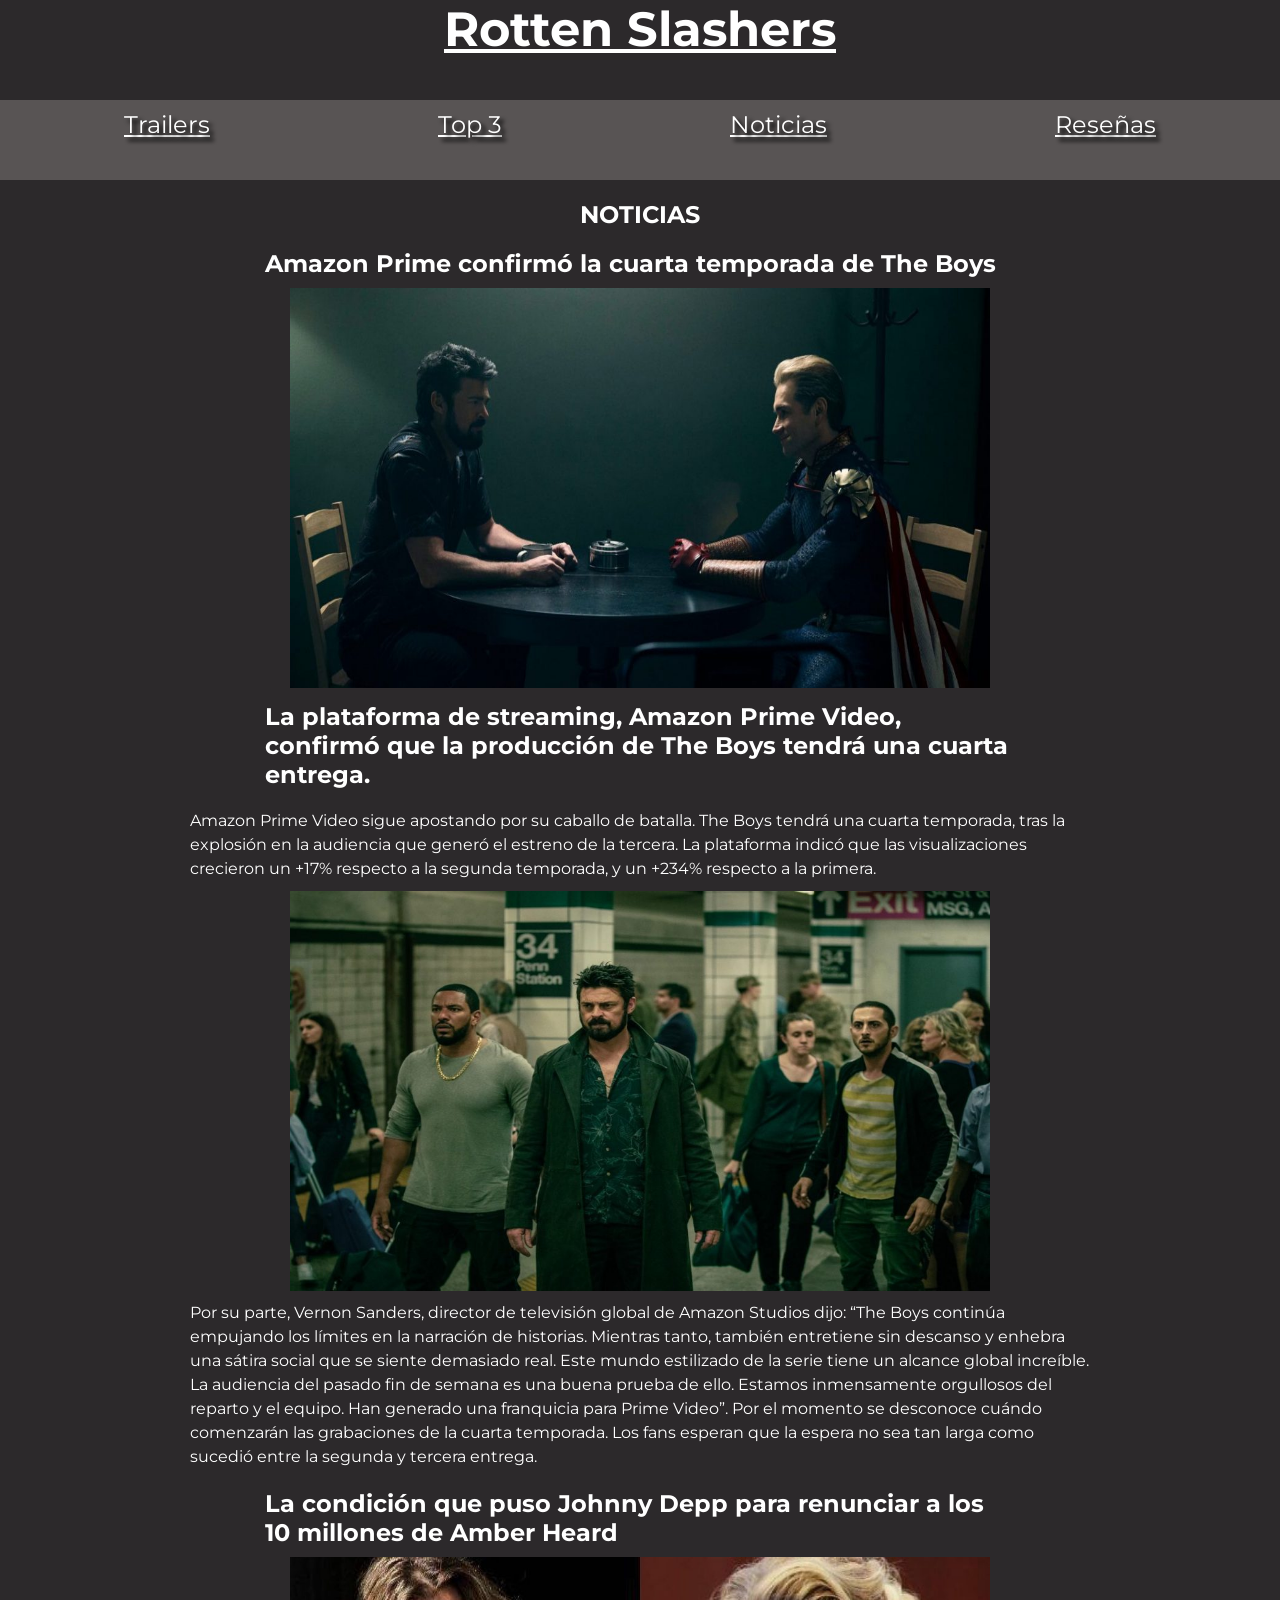
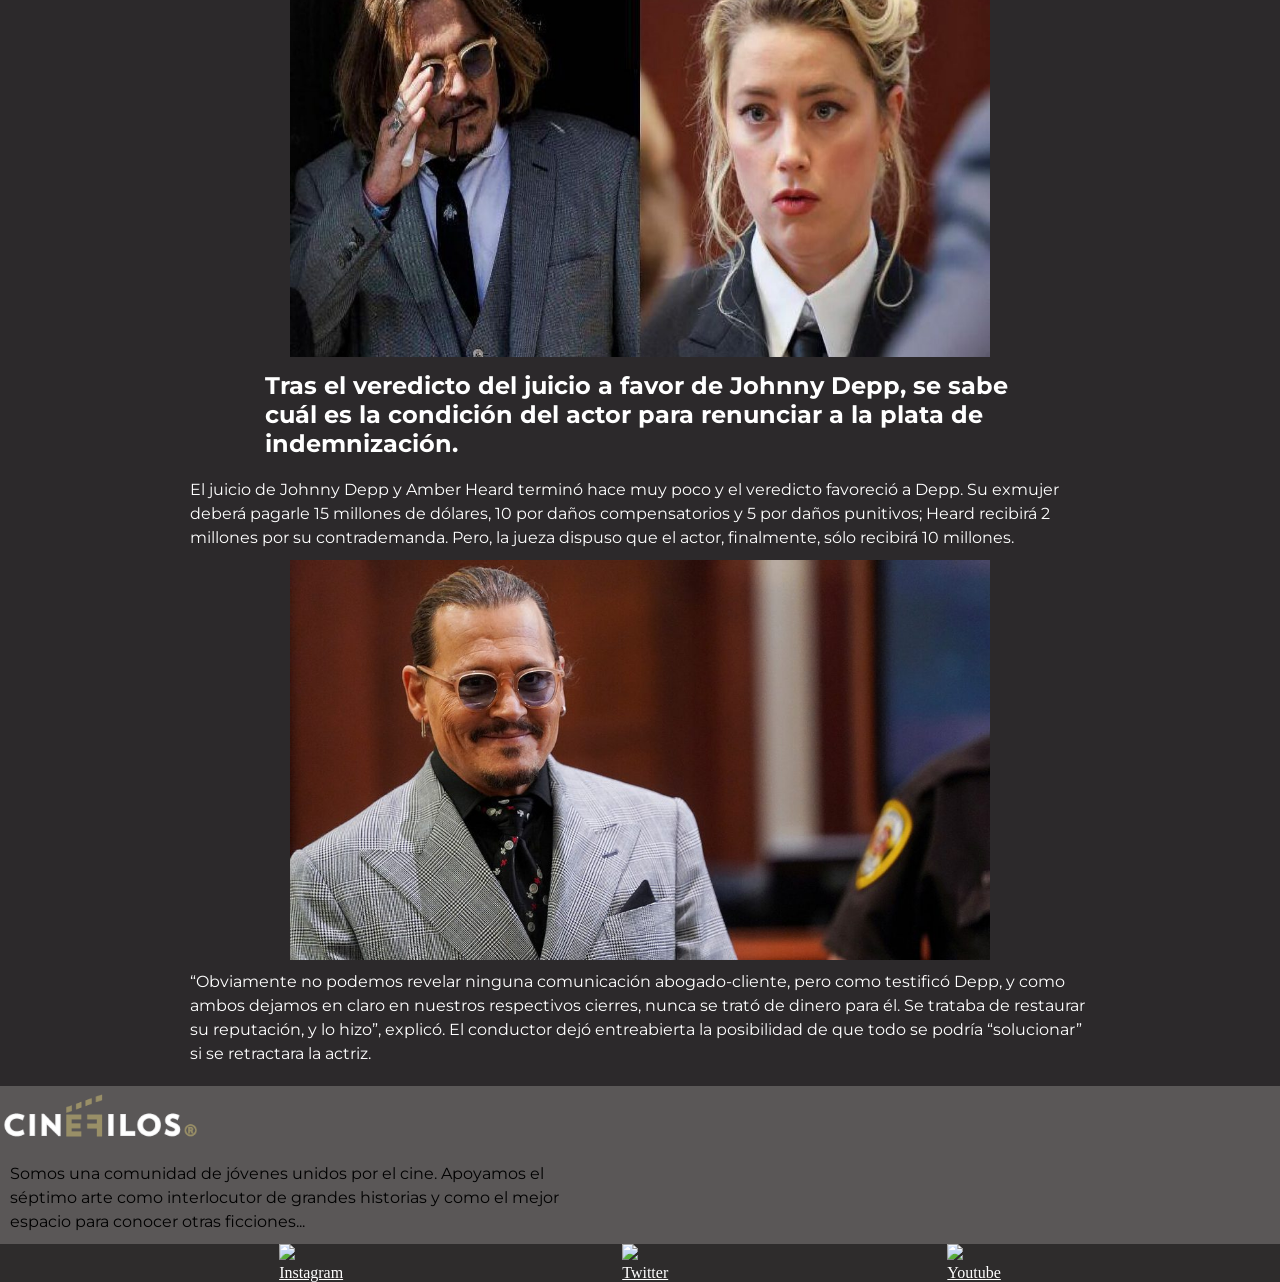
==== secciones/noticias.html @ 1c64549d "first commit" ====
<!DOCTYPE html>
<html lang="en">

<head>
    <meta charset="UTF-8">
    <meta http-equiv="X-UA-Compatible" content="IE=edge">
    <meta name="viewport" content="width=device-width, initial-scale=1.0">
    <title>Document</title>
    <link rel="stylesheet" href="../css/style.css">
    <link rel="stylesheet" href="secciones/style.css">
    <link rel="preconnect" href="https://fonts.googleapis.com">
    <link rel="preconnect" href="https://fonts.gstatic.com" crossorigin>
    <link href="https://fonts.googleapis.com/css2?family=Indie+Flower&family=Montserrat:wght@400;700&display=swap"
        rel="stylesheet">
</head>

<body>
    <main>
        <header>
            <a href="../index.html" class="titulo1">
                <h1>Rotten Slashers</h1>
            </a>
            <article class="articulo">
                <div class="trailer1">
                    <a href="../secciones/trailers.html">Trailers</a>
                </div>
                <div class="top10">
                    <a href="../secciones/top10.html">Top 3</a>
                </div>
                <div class="noticias">
                    <a href="../secciones/noticias.html">Noticias</a>
                </div>
                <div class="reseñas">
                    <a href="../secciones/reseñas.html">Reseñas</a>
                </div>
            </article>
        </header>
        <article class="notices">
            <div>
                <h2 class="titu">NOTICIAS</h2>
            </div>
            <div>
                <h2>Amazon Prime confirmó la cuarta temporada de The Boys</h2>
            </div>
            <div><img src="../image/the-boys-1140x570.jpeg" alt=""></div>
            <div>
                <h2>La plataforma de streaming, Amazon Prime Video, confirmó
                    que la producción de The Boys tendrá una cuarta entrega.</h2>
            </div>
            <p>Amazon Prime Video sigue apostando por su caballo de batalla. The Boys tendrá una cuarta temporada, tras
                la
                explosión en la audiencia que generó el estreno de la tercera. La plataforma indicó que las
                visualizaciones
                crecieron un +17% respecto a la segunda
                temporada, y un +234% respecto a la primera.</p>
            <img src="../image/theboys 2.jpg" alt="">
            <p>Por su parte, Vernon Sanders, director de televisión global de Amazon Studios dijo: “The Boys continúa
                empujando los límites en la narración de historias. Mientras tanto, también entretiene sin descanso y
                enhebra una sátira social que se siente demasiado real. Este mundo estilizado de la serie tiene un
                alcance
                global increíble. La audiencia del pasado fin de semana es una buena prueba de ello. Estamos
                inmensamente
                orgullosos del reparto y el equipo. Han generado una franquicia para Prime Video”.
                Por el momento se desconoce cuándo comenzarán las grabaciones de la cuarta temporada. Los fans esperan
                que
                la espera no sea
                tan larga como sucedió entre la segunda y tercera entrega.</p>
            <div>
                <h2>La condición que puso Johnny Depp para renunciar a los 10 millones de Amber Heard</h2>
            </div>
            <div>
                <img src="../image/amber heard.jpg" alt="">
            </div>
            <div>
                <h2>Tras el veredicto del juicio a favor de Johnny Depp, se sabe cuál es la condición del
                    actor para renunciar a la plata de indemnización.</h2>
            </div>
            <p>El juicio de Johnny Depp y Amber Heard terminó hace muy poco y el veredicto favoreció a Depp. Su exmujer
                deberá pagarle 15 millones de dólares, 10 por daños compensatorios y 5 por daños punitivos; Heard
                recibirá 2
                millones por su contrademanda. Pero, la jueza dispuso que el actor,
                finalmente, sólo recibirá 10 millones.</p>
            <img src="../image/johnny.jpg" alt="">
            <p>“Obviamente no podemos revelar ninguna comunicación abogado-cliente, pero como testificó Depp, y como
                ambos
                dejamos en claro en nuestros respectivos cierres, nunca se trató de dinero para él. Se trataba de
                restaurar
                su reputación, y lo hizo”, explicó. El conductor dejó entreabierta la posibilidad de que todo se podría
                “solucionar”
                si se retractara la actriz.</p>
        </article>
        <footer>
            <div class="cinefilo">
                <img src="../image/SIN-FONDO-1.png" alt="">
                <p>Somos una comunidad de jóvenes unidos por el cine.
                    Apoyamos el séptimo arte como interlocutor de grandes historias
                    y como el mejor espacio para conocer otras ficciones...</p>
            </div>
            <div class="redes">
                <a href="https://www.instagram.com/slashd5/">
                    <img src="https://img.icons8.com/fluency/48/000000/instagram-new.png">
                    <p>Instagram</p>
                </a>
                <a href="https://twitter.com/slashf5">
                    <img src="https://img.icons8.com/fluency/48/000000/twitter.png">
                    <p>Twitter</p>
                </a>
                <a href="https://www.youtube.com/channel/UCQHdtPKW9OUkHSm7GpXSTvQ">
                    <img src="https://img.icons8.com/color/48/000000/youtube-play.png">
                    <p>Youtube</p>
                </a>
            </div>
        </footer>
    </main>
</body>

</html>
---- css/style.css ----
*{
    margin: 0;
    padding: 0;
    }
    /* Mobile First 480px a 768px*/
    @media (max-width:720px){
        .articulo{
            font-family: 'Indie Flower', cursive;
            font-family: 'Montserrat', sans-serif;
            display: flex;
            justify-content: space-around;
            flex-direction: row;
            background-color:  rgb(63, 60, 60);
        }
        header h1{
            font-size: 3rem;
            background-color: rgba(65, 59, 59, 0.514);
        }
        body img{
            width: 200px;
        }
        body {
            background-color: rgb(63, 60, 60);
        }
        /* links visitados */
a:link {
    color:rgb(255, 255, 255)
}
/* link ya visitado */
a:visited {
    transition: color 0.3s ease;
    color:rgb(224, 127, 200)
}
/* pasar el mouse por arriba */
a:hover {
    transition: color 0.3s ease;
    color:#20caf5
}
/* clickear el link o mantener presionado */
a:active {
    transition: color 0.3s ease;
    color:rgb(255, 0, 0);
}
body {
    background-color: rgb(44, 41, 43);
}
body p{
    color: rgb(204, 198, 198);
    font-size: 1rem;
    margin: 10px;
}
body h2 {
    color: rgb(255, 255, 255);
    margin: 20px;
}
.notices img{
    width: 400px;
    height: 200px;
}
body img {
    margin: 10px;
}
.estrenol {
    background-color: rgba(0, 0, 0, 0.342);
}
.estrenot {
    background-color: rgba(0, 0, 0, 0.342);
}
.estrenor {
    background-color: rgba(0, 0, 0, 0.342);
}
.main {
    margin: 20px;
}
.grid {
    display: flex;
}
.grid img{
    width: 240px;
}
.image img {
    width: 50px;
    border: outset;
}
.image {
    display: flex;
    justify-content: space-between;
    margin: 20px;
}
@media only screen and (min-width: 0px) {
    .grid {
        display: none;
    }
}
@media only screen and (min-width: 0px) {
    .ImagenTexto {
        display: none;
    }
}
footer img {
    width: 50px;
}
.redes{
    background-color: rgb(34, 37, 34);
    display: flex;
    flex-direction: row;
    justify-content: space-around;
}
@media only screen and (min-width: 0px) {
    .cinefilo {
    display: none;
    }
}
@media only screen and (min-width: 0px) {
    .seguinos {
    display: none;
    }
}
}
    /* desktop */
@media (min-width:720px){
        
    /* esta seccion vendria a ser los links de la barra header */
    .articulo{
        height: 60px;
        font-family: 'Indie Flower', cursive;
        font-family: 'Montserrat', sans-serif;
        display: flex;
        justify-content: space-around;
        flex-direction: row;
        text-shadow: 4px 4px 4px rgb(0, 0, 0);
        font-size: 1.5rem;
        background-color: rgb(88, 84, 84);
        padding: 10px;
    }
    .image img {
        width: 80px;
        border-style: outset;
    }
    .image {
        display: flex;
        justify-content: center;
        justify-content: space-around;
        height: 200px;
    }
    .NoticiasMenu img {
        width: 500px;
        padding: 10px;
    }
    .NoticiasMenu {
        color: white;
    }
    .doctor2 img{
        width: 500px;
        padding: 10px;
    }
    .ParrafoDoctor {
        padding: 10px;
        width: 500px;
        color: rgb(255, 255, 255);
        background-color: rgba(0, 0, 0, 0.226);
        font-size: 1rem;
        font-family: 'Montserrat', sans-serif;
    }
    .NoticiasMenu h2 {
        display: flex;
        justify-content: center;
        height: 50px;
        font-size: 2.5rem;
    }
    .redes{
        display: flex;
        justify-content: end;
    }
    .texto2 {
        padding: 10px;
        width: 500px;
        color: rgb(255, 255, 255);
        background-color: rgba(0, 0, 0, 0.226);
        font-size: 1rem;
        font-family: 'Montserrat', sans-serif;
    }
    /* links visitados */
    a:link {
        color:rgb(255, 255, 255)
    }
    /* link ya visitado */
    a:visited {
        transition: color 0.3s ease;
        color:rgb(224, 127, 200)
    }
    /* pasar el mouse por arriba */
    a:hover {
        transition: color 0.3s ease;
        color:#20caf5
    }
    /* clickear el link o mantener presionado */
    a:active {
        transition: color 0.3s ease;
        color:rgb(255, 0, 0);
    }
    body {
        /* background-image: url(./image/fondo2.jpg); */
        background-color: rgb(44, 41, 43);
    }
    .ultimotrailer {
        color: white;
    }
    .parrafotrailer{
        color: white;
    }
    .grid img{
        width: 650px;
        height: 350px;
        padding: 10px;
        cursor: pointer;
        box-shadow: 0px 0px 0px black;
    }
    .grid {
        display: flex;
        justify-content: center;
        padding: 10px;
    }
    .ImagenTexto {
        font-family: 'Montserrat', sans-serif;
        display: flex;
    }
    .thor { 
        position: absolute;
        top: 490px;
        left: 230px;
        background-color: rgba(0, 0, 0, 0.616);
        color: white;
        text-shadow: 4px 4px 4px rgb(0, 0, 0);
        cursor: pointer;
    }
    .trailer {
        position: absolute;
        top: 520px;
        left: 100px;
        font-size: 1.5rem;
        background-color: rgba(0, 0, 0, 0.616);
        color: white;
        text-shadow: 4px 4px 4px rgb(0, 0, 0);
        cursor: pointer;
    }
    .resident {
        position: absolute;
        top: 480px;
        left: 920px;
        font-size: 1.5rem;
        background-color: rgba(0, 0, 0, 0.616);
        color: white;
        text-shadow: 4px 4px 4px rgb(0, 0, 0);
        cursor: pointer;
    }
    .trailer2 {
        position: absolute;
        top: 515px;
        left: 780px;
        font-size: 1.4rem;
        background-color: rgba(0, 0, 0, 0.616);
        color: white;
        text-shadow: 4px 4px 4px rgb(0, 0, 0);
        cursor: pointer;
    }
    .cinefilo {
        display: flex;
        flex-direction: column;
    }
    .cinefilo img {
        width: 200px;
    }
    .redes img{
        width: 50px;
    }
    footer {
        background-color: rgb(90, 87, 87);
    }
    .cinefilo p {
        width: 600px;
        font-family: 'Montserrat', sans-serif;
        line-height: 1.5rem;
        padding: 10px;
    }
    .redes {
        display: flex;
        justify-content: flex-end;
        justify-content: space-evenly;
        background-color: rgba(0, 0, 0, 0.493);
    }
    .seguinos {
        display: flex;
        justify-content: center;
        font-family: 'Montserrat', sans-serif;
        color: #ffffffcc;
        font-size: 0.8rem;
        padding: 10px;
    }
    .titulo1 {
        display: flex;
        justify-content: center;
        font-family: 'Montserrat', sans-serif;
        height: 100px;
        font-size: 1.5rem;
    }
    .top img{
        width: 600px;
        height: 300px;
        margin: 10px;
    }
    .top {
        display: flex;
        flex-direction: column;
        align-items: center;
    }
    .top p {
        width: 1000px;
        color: white;
        font-family: 'Montserrat', sans-serif;
        line-height: 1.5rem;
    }
    .top h2 {
        font-size: 2rem;
        color: white;
        font-family: 'Montserrat', sans-serif;
        text-shadow: 4px 4px 4px rgb(0, 0, 0);
        margin: 20px;
    }
    .TituloTop h2{
        display: flex;
        justify-content: center;
        font-size: 2rem;
        color: white;
        margin: 30px;
        text-shadow: 4px 4px 4px rgb(0, 0, 0);
    }
    .notices{
        margin: 10px;
        display: flex;
        align-items: center;
    }
    .notices img{
        width: 700px;
        height: 400px;
    }
    .notices {
        display: flex;
        flex-direction: column;
    }
    .notices .titu{
        display: flex;
        justify-content: center;
    }
    .notices p {
        width: 900px;
        font-family: 'Montserrat', sans-serif;
        line-height: 1.5rem;
        margin: 10px;
        color: white;
    }
    .notices h2{
        width: 750px;
        font-family: 'Montserrat', sans-serif;
        margin: 10px;
        color: white;
    }
    .Trailer {
        margin: 10px;
        display: flex;
        flex-direction: column;
        align-items: center;
    }
    .Trailer p{
        width: 900px;
        font-family: 'Montserrat', sans-serif;
        line-height: 1.5rem;
        margin: 10px;
        color: white;
    }
    .Trailer h2{
        font-family: 'Montserrat', sans-serif;
        margin: 20px;
        color: white;
    }
    .estrenor {
        border: outset;
        font-size: 0.5rem;
        background-color: rgba(0, 0, 0, 0.39);
    }
    .estrenol {
        border: outset;
        font-size: 0.5rem;
        background-color: rgba(0, 0, 0, 0.39);
    }
    .estrenot {
        border: outset;
        font-size: 0.5rem;
        background-color: rgba(0, 0, 0, 0.39);
    }
    .formulario {
        background-color: rgb(61, 62, 65);
        border-radius: 2rem;
        display: grid;
        grid-template-columns: 1fr;
        text-align: center;
        width: min( 60rem, 100% );
        padding-bottom: 1rem;
        margin-top: 1rem;
        font-size: 1.6rem;
        line-height: 1.5;
    }
    .contenedor {
        max-width: 120rem;
        margin: 0 auto;
    }
    .main p {
        font-family: 'Montserrat', sans-serif;
        color: white;
        font-size: 1rem;
    }
    .main h2 {
        color: white;
        font-size: 2rem;
        font-family: 'Montserrat', sans-serif;
    }
}
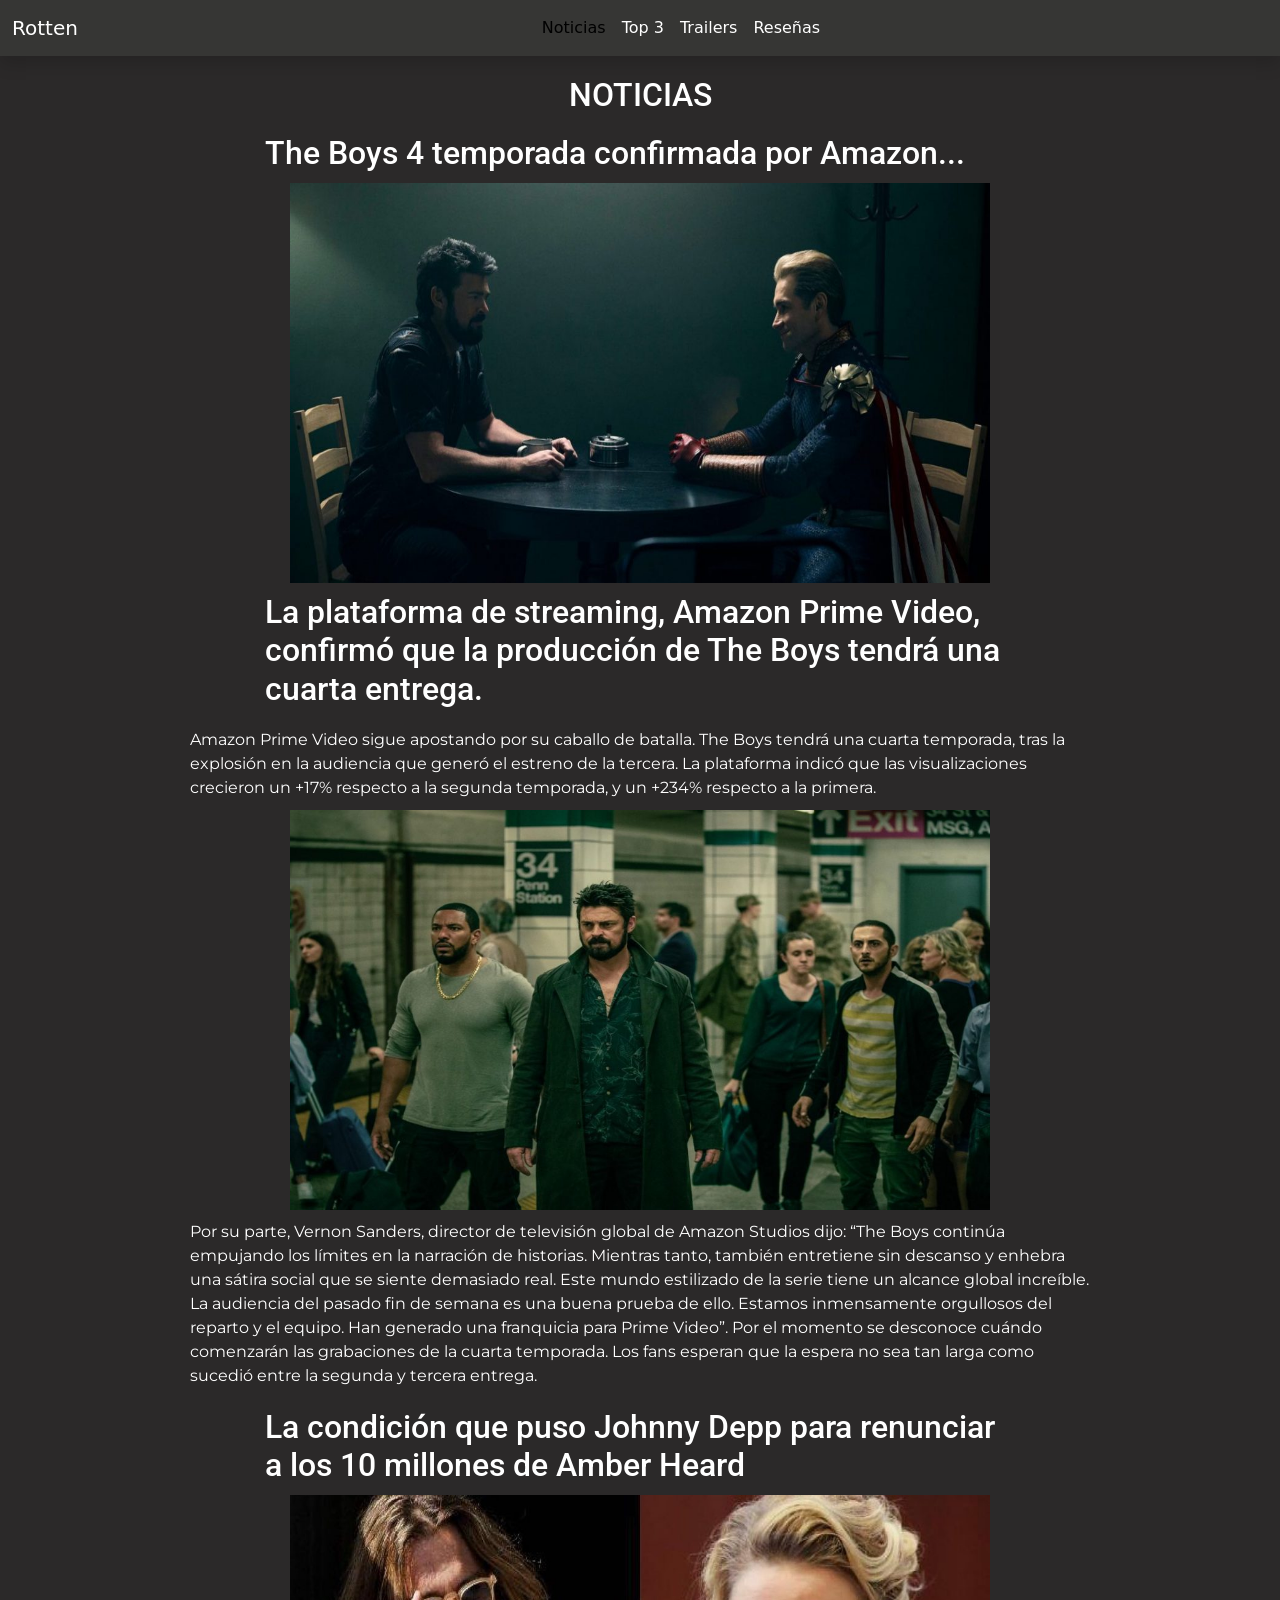
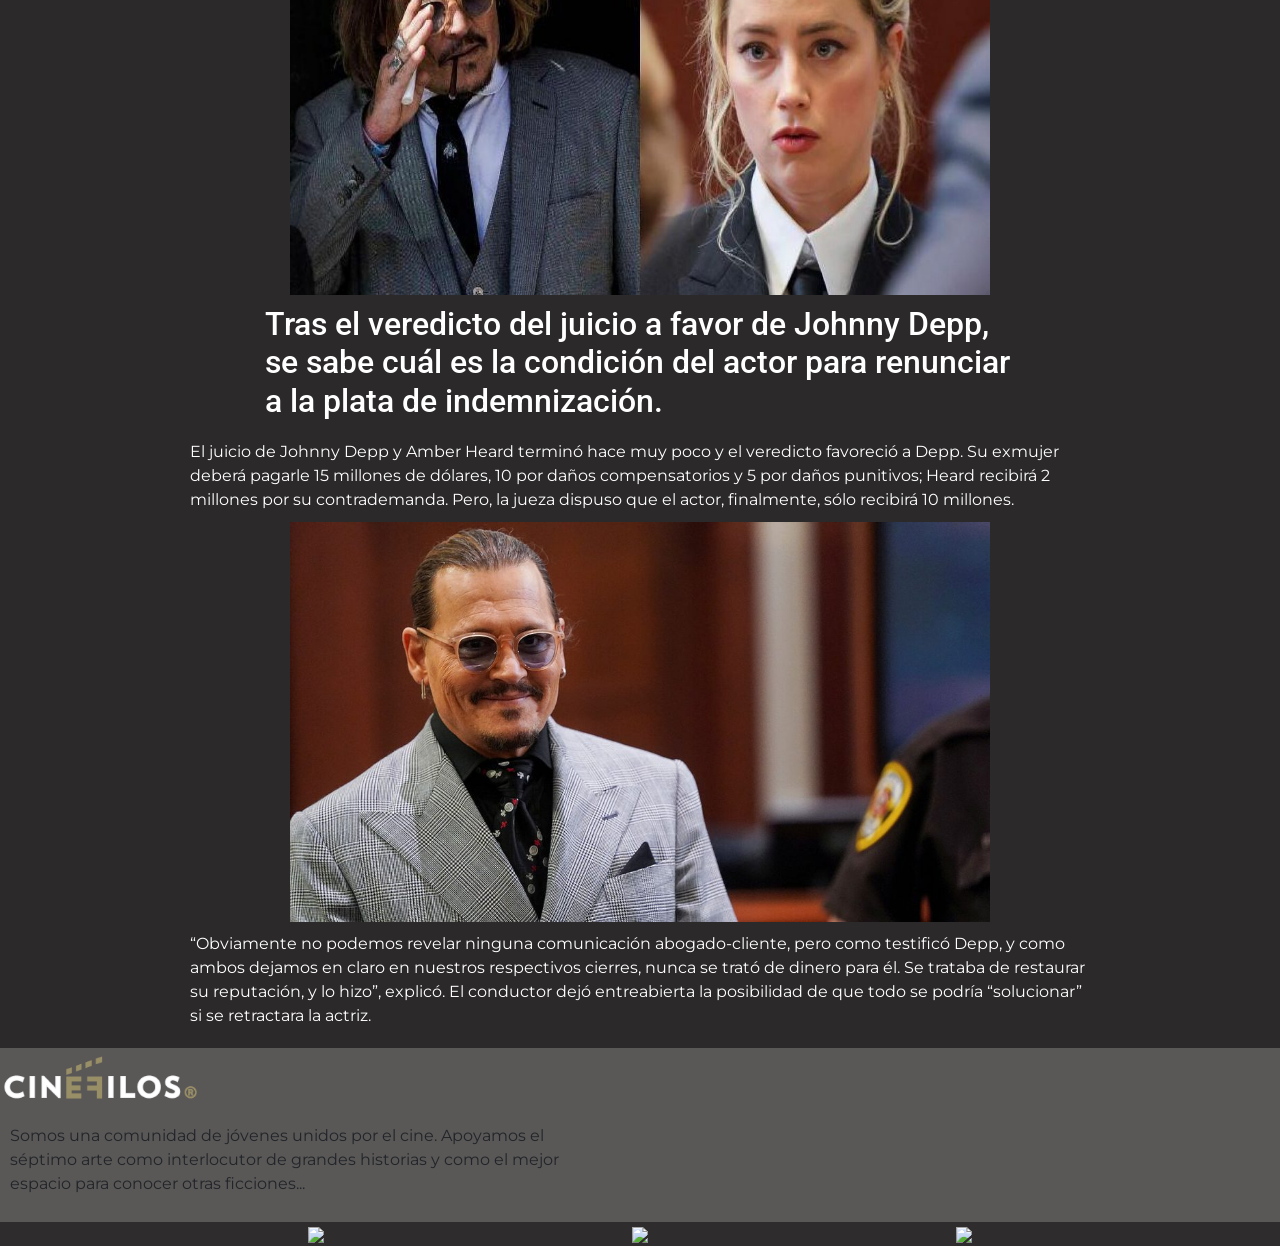
==== commit a1b01ed7: "first commit" ====
--- a/secciones/noticias.html
+++ b/secciones/noticias.html
@@ -5,6 +5,8 @@
     <meta charset="UTF-8">
     <meta http-equiv="X-UA-Compatible" content="IE=edge">
     <meta name="viewport" content="width=device-width, initial-scale=1.0">
+    <link href="https://cdn.jsdelivr.net/npm/bootstrap@5.1.3/dist/css/bootstrap.min.css" rel="stylesheet"
+        integrity="sha384-1BmE4kWBq78iYhFldvKuhfTAU6auU8tT94WrHftjDbrCEXSU1oBoqyl2QvZ6jIW3" crossorigin="anonymous">
     <title>Document</title>
     <link rel="stylesheet" href="../css/style.css">
     <link rel="stylesheet" href="secciones/style.css">
@@ -12,35 +14,46 @@
     <link rel="preconnect" href="https://fonts.gstatic.com" crossorigin>
     <link href="https://fonts.googleapis.com/css2?family=Indie+Flower&family=Montserrat:wght@400;700&display=swap"
         rel="stylesheet">
+    <link rel="preconnect" href="https://fonts.googleapis.com">
+    <link rel="preconnect" href="https://fonts.gstatic.com" crossorigin>
+    <link href="https://fonts.googleapis.com/css2?family=Roboto:wght@900&display=swap" rel="stylesheet">
 </head>
 
 <body>
-    <main>
-        <header>
-            <a href="../index.html" class="titulo1">
-                <h1>Rotten Slashers</h1>
-            </a>
-            <article class="articulo">
-                <div class="trailer1">
-                    <a href="../secciones/trailers.html">Trailers</a>
+    <main class="MainNoticias">
+        <header class="headercolor">
+            <nav class="navbar navbar-expand-lg navbar-color1 bg-color2 shadow">
+                <div class="container-fluid">
+                    <a class="navbar-brand" href="../index.html">Rotten</a>
+                    <button class="navbar-toggler" type="button" data-bs-toggle="collapse" data-bs-target="#navbarNav"
+                        aria-controls="navbarNav" aria-expanded="false" aria-label="Toggle navigation">
+                        <span class="navbar-toggler-icon"></span>
+                    </button>
+                    <div class="collapse navbar-collapse" id="navbarNav">
+                        <ul class="navbar-nav m-auto">
+                            <li class="nav-item">
+                                <a class="nav-link active" aria-current="page" href="noticias.html">Noticias</a>
+                            </li>
+                            <li class="nav-item">
+                                <a class="nav-link" href="top10.html">Top 3</a>
+                            </li>
+                            <li class="nav-item">
+                                <a class="nav-link" href="trailers.html">Trailers</a>
+                            </li>
+                            <li class="nav-item">
+                                <a class="nav-link" href="reseñas.html">Reseñas</a>
+                            </li>
+                        </ul>
+                    </div>
                 </div>
-                <div class="top10">
-                    <a href="../secciones/top10.html">Top 3</a>
-                </div>
-                <div class="noticias">
-                    <a href="../secciones/noticias.html">Noticias</a>
-                </div>
-                <div class="reseñas">
-                    <a href="../secciones/reseñas.html">Reseñas</a>
-                </div>
-            </article>
+            </nav>
         </header>
         <article class="notices">
             <div>
                 <h2 class="titu">NOTICIAS</h2>
             </div>
             <div>
-                <h2>Amazon Prime confirmó la cuarta temporada de The Boys</h2>
+                <h2>The Boys 4 temporada confirmada por Amazon...</h2>
             </div>
             <div><img src="../image/the-boys-1140x570.jpeg" alt=""></div>
             <div>
@@ -99,19 +112,19 @@
             <div class="redes">
                 <a href="https://www.instagram.com/slashd5/">
                     <img src="https://img.icons8.com/fluency/48/000000/instagram-new.png">
-                    <p>Instagram</p>
                 </a>
                 <a href="https://twitter.com/slashf5">
                     <img src="https://img.icons8.com/fluency/48/000000/twitter.png">
-                    <p>Twitter</p>
                 </a>
                 <a href="https://www.youtube.com/channel/UCQHdtPKW9OUkHSm7GpXSTvQ">
                     <img src="https://img.icons8.com/color/48/000000/youtube-play.png">
-                    <p>Youtube</p>
                 </a>
             </div>
         </footer>
     </main>
+    <script src="https://cdn.jsdelivr.net/npm/bootstrap@5.1.3/dist/js/bootstrap.bundle.min.js"
+        integrity="sha384-ka7Sk0Gln4gmtz2MlQnikT1wXgYsOg+OMhuP+IlRH9sENBO0LRn5q+8nbTov4+1p" crossorigin="anonymous">
+    </script>
 </body>
 
 </html>
--- a/css/style.css
+++ b/css/style.css
@@ -1,127 +1,173 @@
-*{
+* {
     margin: 0;
     padding: 0;
-    }
-    /* Mobile First 480px a 768px*/
-    @media (max-width:720px){
-        .articulo{
-            font-family: 'Indie Flower', cursive;
-            font-family: 'Montserrat', sans-serif;
-            display: flex;
-            justify-content: space-around;
-            flex-direction: row;
-            background-color:  rgb(63, 60, 60);
+}
+
+/* Mobile First 480px a 768px*/
+@media (max-width:768px) {
+    .articulo {
+        font-family: 'Indie Flower', cursive;
+        font-family: 'Montserrat', sans-serif;
+        display: flex;
+        justify-content: space-around;
+        flex-direction: row;
+        background-color: rgb(63, 60, 60);
+    }
+
+    .headercolor {
+        color: rgb(54, 54, 52);
+    }
+
+    .navbar-light {
+        background-color: rgb(54, 54, 52);
+    }
+
+    .bg-color2 {
+        color: rgb(54, 54, 52);
+    }
+
+    header h1 {
+        font-size: 3rem;
+        background-color: rgba(65, 59, 59, 0.514);
+    }
+
+    body img {
+        width: 200px;
+    }
+
+    body {
+        background-color: rgb(255, 255, 255);
+    }
+
+    /* links visitados */
+    a:link {
+        color: rgb(255, 255, 255)
+    }
+
+    /* link ya visitado */
+    a:visited {
+        transition: color 0.3s ease;
+        color: rgb(224, 127, 200)
+    }
+
+    /* pasar el mouse por arriba */
+    a:hover {
+        transition: color 0.3s ease;
+        color: #20caf5
+    }
+
+    /* clickear el link o mantener presionado */
+    a:active {
+        transition: color 0.3s ease;
+        color: rgb(255, 0, 0);
+    }
+
+    body {
+        background-color: rgb(44, 41, 43);
+    }
+
+    body p {
+        color: rgb(204, 198, 198);
+        font-size: 1rem;
+        margin: 10px;
+    }
+
+    body h2 {
+        color: rgb(255, 255, 255);
+        margin: 20px;
+    }
+
+    .notices img {
+        width: 400px;
+        height: 200px;
+    }
+
+    body img {
+        margin: 10px;
+    }
+
+    .estrenol {
+        background-color: rgba(0, 0, 0, 0.342);
+    }
+
+    .estrenot {
+        background-color: rgba(0, 0, 0, 0.342);
+    }
+
+    .estrenor {
+        background-color: rgba(0, 0, 0, 0.342);
+    }
+
+    /* .main {
+        margin: 20px;
+    } */
+
+    .grid {
+        display: flex;
+    }
+
+    .grid img {
+        width: 240px;
+    }
+
+    .image img {
+        width: 50px;
+        border: outset;
+    }
+
+    .image {
+        display: flex;
+        justify-content: space-between;
+        margin: 20px;
+    }
+
+    @media only screen and (min-width: 0px) {
+        .grid {
+            display: none;
         }
-        header h1{
-            font-size: 3rem;
-            background-color: rgba(65, 59, 59, 0.514);
+    }
+
+    @media only screen and (min-width: 0px) {
+        .doctorrr {
+            display: none;
         }
-        body img{
-            width: 200px;
+    }
+
+    @media only screen and (min-width: 0px) {
+        .ImagenTexto {
+            display: none;
         }
-        body {
-            background-color: rgb(63, 60, 60);
+    }
+
+    footer img {
+        width: 50px;
+    }
+
+    .redes {
+        background-color: rgb(34, 37, 34);
+        display: flex;
+        flex-direction: row;
+        justify-content: space-around;
+    }
+
+    @media only screen and (min-width: 0px) {
+        .cinefilo {
+            display: none;
         }
-        /* links visitados */
-a:link {
-    color:rgb(255, 255, 255)
-}
-/* link ya visitado */
-a:visited {
-    transition: color 0.3s ease;
-    color:rgb(224, 127, 200)
-}
-/* pasar el mouse por arriba */
-a:hover {
-    transition: color 0.3s ease;
-    color:#20caf5
-}
-/* clickear el link o mantener presionado */
-a:active {
-    transition: color 0.3s ease;
-    color:rgb(255, 0, 0);
-}
-body {
-    background-color: rgb(44, 41, 43);
-}
-body p{
-    color: rgb(204, 198, 198);
-    font-size: 1rem;
-    margin: 10px;
-}
-body h2 {
-    color: rgb(255, 255, 255);
-    margin: 20px;
-}
-.notices img{
-    width: 400px;
-    height: 200px;
-}
-body img {
-    margin: 10px;
-}
-.estrenol {
-    background-color: rgba(0, 0, 0, 0.342);
-}
-.estrenot {
-    background-color: rgba(0, 0, 0, 0.342);
-}
-.estrenor {
-    background-color: rgba(0, 0, 0, 0.342);
-}
-.main {
-    margin: 20px;
-}
-.grid {
-    display: flex;
-}
-.grid img{
-    width: 240px;
-}
-.image img {
-    width: 50px;
-    border: outset;
-}
-.image {
-    display: flex;
-    justify-content: space-between;
-    margin: 20px;
-}
-@media only screen and (min-width: 0px) {
-    .grid {
-        display: none;
-    }
-}
-@media only screen and (min-width: 0px) {
-    .ImagenTexto {
-        display: none;
-    }
-}
-footer img {
-    width: 50px;
-}
-.redes{
-    background-color: rgb(34, 37, 34);
-    display: flex;
-    flex-direction: row;
-    justify-content: space-around;
-}
-@media only screen and (min-width: 0px) {
-    .cinefilo {
-    display: none;
-    }
-}
-@media only screen and (min-width: 0px) {
-    .seguinos {
-    display: none;
-    }
-}
-}
-    /* desktop */
-@media (min-width:720px){
-        
+    }
+
+    @media only screen and (min-width: 0px) {
+        .seguinos {
+            display: none;
+        }
+    }
+}
+
+/* desktop */
+@media (min-width:720px) {
+
     /* esta seccion vendria a ser los links de la barra header */
-    .articulo{
+    .articulo {
         height: 60px;
         font-family: 'Indie Flower', cursive;
         font-family: 'Montserrat', sans-serif;
@@ -133,27 +179,33 @@
         background-color: rgb(88, 84, 84);
         padding: 10px;
     }
+
     .image img {
         width: 80px;
         border-style: outset;
     }
+
     .image {
         display: flex;
         justify-content: center;
         justify-content: space-around;
         height: 200px;
     }
+
     .NoticiasMenu img {
         width: 500px;
         padding: 10px;
     }
+
     .NoticiasMenu {
         color: white;
     }
-    .doctor2 img{
+
+    .doctor2 img {
         width: 500px;
         padding: 10px;
     }
+
     .ParrafoDoctor {
         padding: 10px;
         width: 500px;
@@ -162,70 +214,75 @@
         font-size: 1rem;
         font-family: 'Montserrat', sans-serif;
     }
+
     .NoticiasMenu h2 {
         display: flex;
         justify-content: center;
         height: 50px;
         font-size: 2.5rem;
     }
-    .redes{
+
+    .redes {
         display: flex;
         justify-content: end;
     }
-    .texto2 {
-        padding: 10px;
-        width: 500px;
-        color: rgb(255, 255, 255);
-        background-color: rgba(0, 0, 0, 0.226);
-        font-size: 1rem;
-        font-family: 'Montserrat', sans-serif;
-    }
+
     /* links visitados */
     a:link {
-        color:rgb(255, 255, 255)
-    }
+        color: rgb(255, 255, 255)
+    }
+
     /* link ya visitado */
     a:visited {
         transition: color 0.3s ease;
-        color:rgb(224, 127, 200)
-    }
+        color: rgb(0, 0, 0)
+    }
+
     /* pasar el mouse por arriba */
     a:hover {
         transition: color 0.3s ease;
-        color:#20caf5
-    }
+        color: #1e649c
+    }
+
     /* clickear el link o mantener presionado */
     a:active {
         transition: color 0.3s ease;
-        color:rgb(255, 0, 0);
-    }
+        color: rgb(99, 78, 78);
+    }
+
     body {
         /* background-image: url(./image/fondo2.jpg); */
-        background-color: rgb(44, 41, 43);
-    }
+        background-color: rgb(43, 41, 41);
+    }
+
     .ultimotrailer {
         color: white;
     }
-    .parrafotrailer{
-        color: white;
-    }
-    .grid img{
-        width: 650px;
-        height: 350px;
+
+    .parrafotrailer {
+        color: white;
+    }
+
+    .grid img {
+        width: 900px;
+        height: 450px;
         padding: 10px;
         cursor: pointer;
         box-shadow: 0px 0px 0px black;
     }
+
     .grid {
         display: flex;
         justify-content: center;
         padding: 10px;
     }
+
     .ImagenTexto {
         font-family: 'Montserrat', sans-serif;
         display: flex;
     }
-    .thor { 
+
+    .thor {
         position: absolute;
         top: 490px;
         left: 230px;
@@ -234,6 +291,7 @@
         text-shadow: 4px 4px 4px rgb(0, 0, 0);
         cursor: pointer;
     }
+
     .trailer {
         position: absolute;
         top: 520px;
@@ -244,6 +302,7 @@
         text-shadow: 4px 4px 4px rgb(0, 0, 0);
         cursor: pointer;
     }
+
     .resident {
         position: absolute;
         top: 480px;
@@ -254,6 +313,7 @@
         text-shadow: 4px 4px 4px rgb(0, 0, 0);
         cursor: pointer;
     }
+
     .trailer2 {
         position: absolute;
         top: 515px;
@@ -264,31 +324,38 @@
         text-shadow: 4px 4px 4px rgb(0, 0, 0);
         cursor: pointer;
     }
+
     .cinefilo {
         display: flex;
         flex-direction: column;
     }
+
     .cinefilo img {
         width: 200px;
     }
-    .redes img{
+
+    .redes img {
         width: 50px;
     }
+
     footer {
         background-color: rgb(90, 87, 87);
     }
+
     .cinefilo p {
         width: 600px;
         font-family: 'Montserrat', sans-serif;
         line-height: 1.5rem;
         padding: 10px;
     }
+
     .redes {
         display: flex;
         justify-content: flex-end;
         justify-content: space-evenly;
         background-color: rgba(0, 0, 0, 0.493);
     }
+
     .seguinos {
         display: flex;
         justify-content: center;
@@ -297,6 +364,7 @@
         font-size: 0.8rem;
         padding: 10px;
     }
+
     .titulo1 {
         display: flex;
         justify-content: center;
@@ -304,22 +372,26 @@
         height: 100px;
         font-size: 1.5rem;
     }
-    .top img{
+
+    .top img {
         width: 600px;
         height: 300px;
         margin: 10px;
     }
+
     .top {
         display: flex;
         flex-direction: column;
         align-items: center;
     }
+
     .top p {
         width: 1000px;
         color: white;
         font-family: 'Montserrat', sans-serif;
         line-height: 1.5rem;
     }
+
     .top h2 {
         font-size: 2rem;
         color: white;
@@ -327,7 +399,8 @@
         text-shadow: 4px 4px 4px rgb(0, 0, 0);
         margin: 20px;
     }
-    .TituloTop h2{
+
+    .TituloTop h2 {
         display: flex;
         justify-content: center;
         font-size: 2rem;
@@ -335,23 +408,28 @@
         margin: 30px;
         text-shadow: 4px 4px 4px rgb(0, 0, 0);
     }
-    .notices{
+
+    .notices {
         margin: 10px;
         display: flex;
         align-items: center;
     }
-    .notices img{
+
+    .notices img {
         width: 700px;
         height: 400px;
     }
+
     .notices {
         display: flex;
         flex-direction: column;
     }
-    .notices .titu{
+
+    .notices .titu {
         display: flex;
         justify-content: center;
     }
+
     .notices p {
         width: 900px;
         font-family: 'Montserrat', sans-serif;
@@ -359,69 +437,206 @@
         margin: 10px;
         color: white;
     }
-    .notices h2{
+
+    .notices h2 {
         width: 750px;
         font-family: 'Montserrat', sans-serif;
         margin: 10px;
         color: white;
     }
+
     .Trailer {
         margin: 10px;
         display: flex;
         flex-direction: column;
         align-items: center;
     }
-    .Trailer p{
+
+    .Trailer p {
         width: 900px;
         font-family: 'Montserrat', sans-serif;
         line-height: 1.5rem;
         margin: 10px;
         color: white;
     }
-    .Trailer h2{
+
+    .Trailer h2 {
         font-family: 'Montserrat', sans-serif;
         margin: 20px;
         color: white;
     }
+
+    .Trailer h3 {
+        color: white;
+        font-family: 'Montserrat', sans-serif;
+        font-size: 1rem;
+        margin: 20px;
+    }
+
     .estrenor {
         border: outset;
         font-size: 0.5rem;
         background-color: rgba(0, 0, 0, 0.39);
     }
+
     .estrenol {
         border: outset;
         font-size: 0.5rem;
         background-color: rgba(0, 0, 0, 0.39);
     }
+
     .estrenot {
         border: outset;
         font-size: 0.5rem;
         background-color: rgba(0, 0, 0, 0.39);
     }
+
     .formulario {
         background-color: rgb(61, 62, 65);
         border-radius: 2rem;
         display: grid;
         grid-template-columns: 1fr;
         text-align: center;
-        width: min( 60rem, 100% );
+        width: min(60rem, 100%);
         padding-bottom: 1rem;
         margin-top: 1rem;
         font-size: 1.6rem;
         line-height: 1.5;
     }
+
     .contenedor {
         max-width: 120rem;
         margin: 0 auto;
     }
-    .main p {
-        font-family: 'Montserrat', sans-serif;
-        color: white;
-        font-size: 1rem;
-    }
-    .main h2 {
-        color: white;
-        font-size: 2rem;
-        font-family: 'Montserrat', sans-serif;
-    }
+}
+
+.box {
+    border-radius: 6px;
+    transition-property: all;
+    transition-duration: 2s;
+}
+
+.box:hover {
+    transform: scale(2);
+}
+
+.navbar-color1 {
+    background-color: rgb(54, 54, 52);
+}
+
+.bg-color2 {
+    color: rgb(255, 255, 255);
+}
+
+.headercolor a {
+    color: white;
+}
+
+/* .bodymenu {
+    display: flex;
+} */
+.DoctorImagenes {
+    display: flex;
+    flex-direction: row;
+    justify-content: center;
+    justify-content: space-around;
+}
+
+.DoctorImagenes img {
+    width: 600px;
+}
+
+.titulostrange {
+    display: flex;
+    justify-content: center;
+    color: white;
+    font-family: 'Montserrat', sans-serif;
+}
+
+.texto2 {
+    display: flex;
+    justify-content: center;
+    color: white;
+}
+
+.TituloAquaman {
+    display: flex;
+    justify-content: center;
+    color: white;
+    font-family: 'Montserrat', sans-serif;
+}
+
+.TituloAquaman h2 {
+    font-size: 2rem;
+}
+
+.aquaman2 img {
+    width: 700px;
+    height: 400px;
+}
+
+.aquaman2 {
+    display: flex;
+    justify-content: center;
+}
+
+.AquamanTexto2 {
+    display: flex;
+    justify-content: center;
+    color: white;
+    margin: 10px;
+}
+
+.formularioo {
+    margin: 100px;
+}
+
+.formularioo {
+    color: white;
+}
+
+.maintexto h2 {
+    font-size: 1rem;
+}
+
+.maintop h2 {
+    font-family: 'Roboto', sans-serif;
+}
+
+.MainNoticias h2 {
+    font-family: 'Roboto', sans-serif;
+}
+
+.MainNoticias p {
+    font-family: 'Montserrat', sans-serif;
+}
+
+.inicio h2 {
+    font-family: 'Roboto', sans-serif;
+}
+
+.inicio p {
+    font-family: 'Montserrat', sans-serif;
+    margin: 10px;
+}
+
+.Trailer h2 {
+    font-size: 2rem;
+    font-family: 'Roboto', sans-serif;
+}
+
+.TopSemanal {
+    background-color: rgb(54, 54, 52);
+}
+
+.MainSemanal {
+    margin: 10px;
+}
+
+.TopSemanal h2 {
+    color: white;
+}
+
+.navbar-color1 .navbar-toggler-icon {
+    background-image: url("data:image/svg+xml,%3csvg xmlns='http://www.w3.org/2000/svg' viewBox='0 0 30 30'%3e%3cpath stroke='rgba%280, 0, 0, 0.55%29' stroke-linecap='round' stroke-miterlimit='10' stroke-width='2' d='M4 7h22M4 15h22M4 23h22'/%3e%3c/svg%3e")
 }
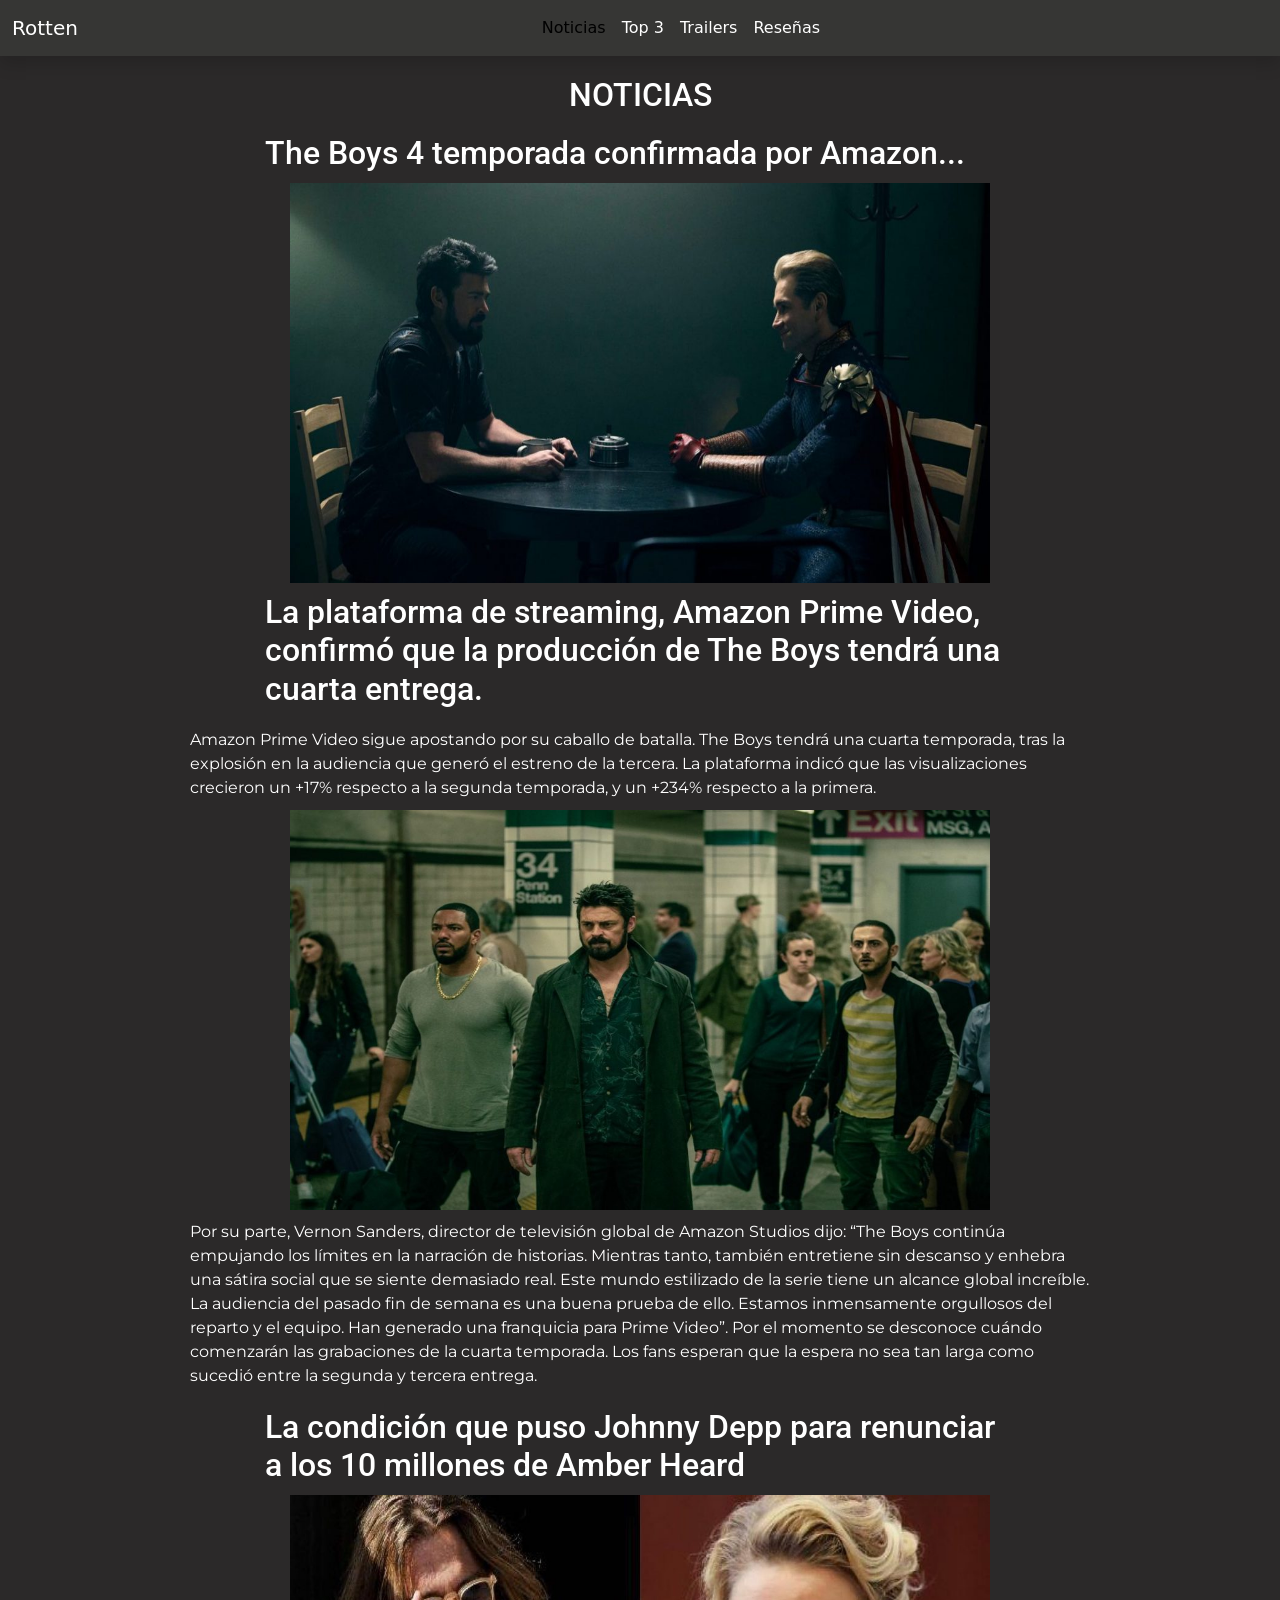
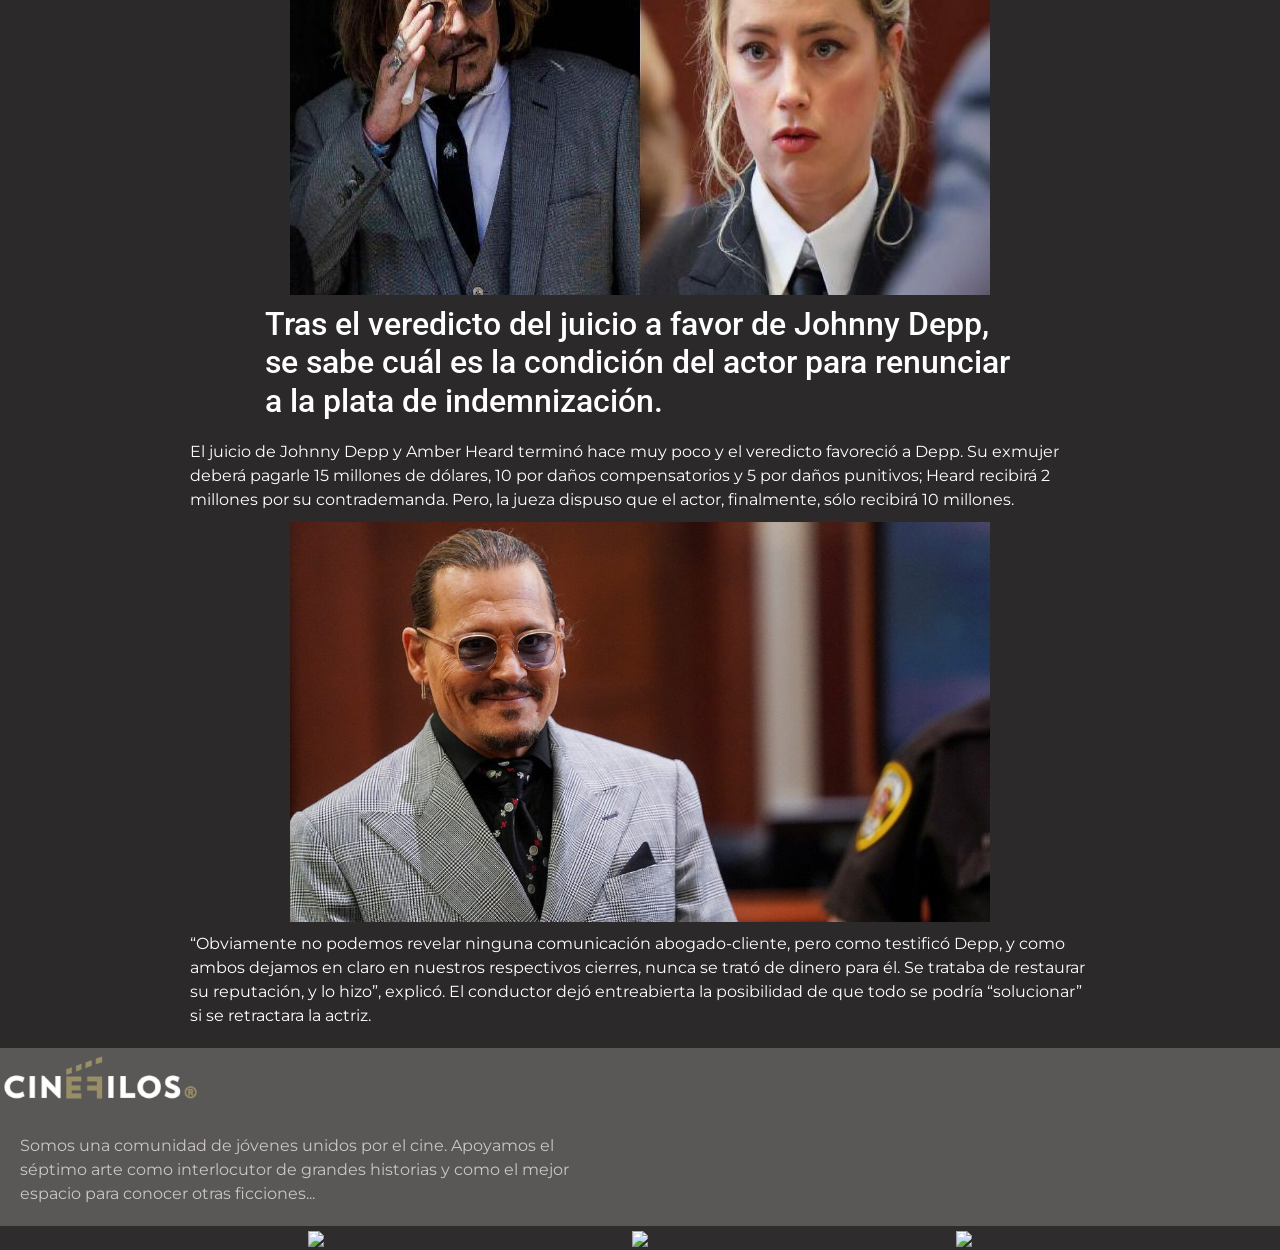
==== commit 5d197312: "cambios en el index y top, agregado de keywords mas sass II" ====
--- a/secciones/noticias.html
+++ b/secciones/noticias.html
@@ -5,9 +5,11 @@
     <meta charset="UTF-8">
     <meta http-equiv="X-UA-Compatible" content="IE=edge">
     <meta name="viewport" content="width=device-width, initial-scale=1.0">
+    <meta name="description" content="Lo ultimo en el cine esta semana!">
+    <meta name="keywords" content="Peliculas, notiocias, johnny depp, juicio, news">
     <link href="https://cdn.jsdelivr.net/npm/bootstrap@5.1.3/dist/css/bootstrap.min.css" rel="stylesheet"
         integrity="sha384-1BmE4kWBq78iYhFldvKuhfTAU6auU8tT94WrHftjDbrCEXSU1oBoqyl2QvZ6jIW3" crossorigin="anonymous">
-    <title>Document</title>
+    <title>Noticias</title>
     <link rel="stylesheet" href="../css/style.css">
     <link rel="stylesheet" href="secciones/style.css">
     <link rel="preconnect" href="https://fonts.googleapis.com">
--- a/css/style.css
+++ b/css/style.css
@@ -1,642 +1,595 @@
-* {
-    margin: 0;
-    padding: 0;
-}
-
-/* Mobile First 480px a 768px*/
-@media (max-width:768px) {
-    .articulo {
-        font-family: 'Indie Flower', cursive;
-        font-family: 'Montserrat', sans-serif;
-        display: flex;
-        justify-content: space-around;
-        flex-direction: row;
-        background-color: rgb(63, 60, 60);
-    }
-
-    .headercolor {
-        color: rgb(54, 54, 52);
-    }
-
-    .navbar-light {
-        background-color: rgb(54, 54, 52);
-    }
-
-    .bg-color2 {
-        color: rgb(54, 54, 52);
-    }
-
-    header h1 {
-        font-size: 3rem;
-        background-color: rgba(65, 59, 59, 0.514);
-    }
-
-    body img {
-        width: 200px;
-    }
-
-    body {
-        background-color: rgb(255, 255, 255);
-    }
-
-    /* links visitados */
-    a:link {
-        color: rgb(255, 255, 255)
-    }
-
-    /* link ya visitado */
-    a:visited {
-        transition: color 0.3s ease;
-        color: rgb(224, 127, 200)
-    }
-
-    /* pasar el mouse por arriba */
-    a:hover {
-        transition: color 0.3s ease;
-        color: #20caf5
-    }
-
-    /* clickear el link o mantener presionado */
-    a:active {
-        transition: color 0.3s ease;
-        color: rgb(255, 0, 0);
-    }
-
-    body {
-        background-color: rgb(44, 41, 43);
-    }
-
-    body p {
-        color: rgb(204, 198, 198);
-        font-size: 1rem;
-        margin: 10px;
-    }
-
-    body h2 {
-        color: rgb(255, 255, 255);
-        margin: 20px;
-    }
-
-    .notices img {
-        width: 400px;
-        height: 200px;
-    }
-
-    body img {
-        margin: 10px;
-    }
-
-    .estrenol {
-        background-color: rgba(0, 0, 0, 0.342);
-    }
-
-    .estrenot {
-        background-color: rgba(0, 0, 0, 0.342);
-    }
-
-    .estrenor {
-        background-color: rgba(0, 0, 0, 0.342);
-    }
-
-    /* .main {
-        margin: 20px;
-    } */
-
-    .grid {
-        display: flex;
-    }
-
-    .grid img {
-        width: 240px;
-    }
-
-    .image img {
-        width: 50px;
-        border: outset;
-    }
-
-    .image {
-        display: flex;
-        justify-content: space-between;
-        margin: 20px;
-    }
-
-    @media only screen and (min-width: 0px) {
-        .grid {
-            display: none;
-        }
-    }
-
-    @media only screen and (min-width: 0px) {
-        .doctorrr {
-            display: none;
-        }
-    }
-
-    @media only screen and (min-width: 0px) {
-        .ImagenTexto {
-            display: none;
-        }
-    }
-
-    footer img {
-        width: 50px;
-    }
-
-    .redes {
-        background-color: rgb(34, 37, 34);
-        display: flex;
-        flex-direction: row;
-        justify-content: space-around;
-    }
-
-    @media only screen and (min-width: 0px) {
-        .cinefilo {
-            display: none;
-        }
-    }
-
-    @media only screen and (min-width: 0px) {
-        .seguinos {
-            display: none;
-        }
-    }
-}
-
-/* desktop */
-@media (min-width:720px) {
-
-    /* esta seccion vendria a ser los links de la barra header */
-    .articulo {
-        height: 60px;
-        font-family: 'Indie Flower', cursive;
-        font-family: 'Montserrat', sans-serif;
-        display: flex;
-        justify-content: space-around;
-        flex-direction: row;
-        text-shadow: 4px 4px 4px rgb(0, 0, 0);
-        font-size: 1.5rem;
-        background-color: rgb(88, 84, 84);
-        padding: 10px;
-    }
-
-    .image img {
-        width: 80px;
-        border-style: outset;
-    }
-
-    .image {
-        display: flex;
-        justify-content: center;
-        justify-content: space-around;
-        height: 200px;
-    }
-
-    .NoticiasMenu img {
-        width: 500px;
-        padding: 10px;
-    }
-
-    .NoticiasMenu {
-        color: white;
-    }
-
-    .doctor2 img {
-        width: 500px;
-        padding: 10px;
-    }
-
-    .ParrafoDoctor {
-        padding: 10px;
-        width: 500px;
-        color: rgb(255, 255, 255);
-        background-color: rgba(0, 0, 0, 0.226);
-        font-size: 1rem;
-        font-family: 'Montserrat', sans-serif;
-    }
-
-    .NoticiasMenu h2 {
-        display: flex;
-        justify-content: center;
-        height: 50px;
-        font-size: 2.5rem;
-    }
-
-    .redes {
-        display: flex;
-        justify-content: end;
-    }
-
-    /* links visitados */
-    a:link {
-        color: rgb(255, 255, 255)
-    }
-
-    /* link ya visitado */
-    a:visited {
-        transition: color 0.3s ease;
-        color: rgb(0, 0, 0)
-    }
-
-    /* pasar el mouse por arriba */
-    a:hover {
-        transition: color 0.3s ease;
-        color: #1e649c
-    }
-
-    /* clickear el link o mantener presionado */
-    a:active {
-        transition: color 0.3s ease;
-        color: rgb(99, 78, 78);
-    }
-
-    body {
-        /* background-image: url(./image/fondo2.jpg); */
-        background-color: rgb(43, 41, 41);
-    }
-
-    .ultimotrailer {
-        color: white;
-    }
-
-    .parrafotrailer {
-        color: white;
-    }
-
-    .grid img {
-        width: 900px;
-        height: 450px;
-        padding: 10px;
-        cursor: pointer;
-        box-shadow: 0px 0px 0px black;
-    }
-
-    .grid {
-        display: flex;
-        justify-content: center;
-        padding: 10px;
-    }
-
-    .ImagenTexto {
-        font-family: 'Montserrat', sans-serif;
-        display: flex;
-    }
-
-    .thor {
-        position: absolute;
-        top: 490px;
-        left: 230px;
-        background-color: rgba(0, 0, 0, 0.616);
-        color: white;
-        text-shadow: 4px 4px 4px rgb(0, 0, 0);
-        cursor: pointer;
-    }
-
-    .trailer {
-        position: absolute;
-        top: 520px;
-        left: 100px;
-        font-size: 1.5rem;
-        background-color: rgba(0, 0, 0, 0.616);
-        color: white;
-        text-shadow: 4px 4px 4px rgb(0, 0, 0);
-        cursor: pointer;
-    }
-
-    .resident {
-        position: absolute;
-        top: 480px;
-        left: 920px;
-        font-size: 1.5rem;
-        background-color: rgba(0, 0, 0, 0.616);
-        color: white;
-        text-shadow: 4px 4px 4px rgb(0, 0, 0);
-        cursor: pointer;
-    }
-
-    .trailer2 {
-        position: absolute;
-        top: 515px;
-        left: 780px;
-        font-size: 1.4rem;
-        background-color: rgba(0, 0, 0, 0.616);
-        color: white;
-        text-shadow: 4px 4px 4px rgb(0, 0, 0);
-        cursor: pointer;
-    }
-
-    .cinefilo {
-        display: flex;
-        flex-direction: column;
-    }
-
-    .cinefilo img {
-        width: 200px;
-    }
-
-    .redes img {
-        width: 50px;
-    }
-
-    footer {
-        background-color: rgb(90, 87, 87);
-    }
-
-    .cinefilo p {
-        width: 600px;
-        font-family: 'Montserrat', sans-serif;
-        line-height: 1.5rem;
-        padding: 10px;
-    }
-
-    .redes {
-        display: flex;
-        justify-content: flex-end;
-        justify-content: space-evenly;
-        background-color: rgba(0, 0, 0, 0.493);
-    }
-
-    .seguinos {
-        display: flex;
-        justify-content: center;
-        font-family: 'Montserrat', sans-serif;
-        color: #ffffffcc;
-        font-size: 0.8rem;
-        padding: 10px;
-    }
-
-    .titulo1 {
-        display: flex;
-        justify-content: center;
-        font-family: 'Montserrat', sans-serif;
-        height: 100px;
-        font-size: 1.5rem;
-    }
-
-    .top img {
-        width: 600px;
-        height: 300px;
-        margin: 10px;
-    }
-
-    .top {
-        display: flex;
-        flex-direction: column;
-        align-items: center;
-    }
-
-    .top p {
-        width: 1000px;
-        color: white;
-        font-family: 'Montserrat', sans-serif;
-        line-height: 1.5rem;
-    }
-
-    .top h2 {
-        font-size: 2rem;
-        color: white;
-        font-family: 'Montserrat', sans-serif;
-        text-shadow: 4px 4px 4px rgb(0, 0, 0);
-        margin: 20px;
-    }
-
-    .TituloTop h2 {
-        display: flex;
-        justify-content: center;
-        font-size: 2rem;
-        color: white;
-        margin: 30px;
-        text-shadow: 4px 4px 4px rgb(0, 0, 0);
-    }
-
-    .notices {
-        margin: 10px;
-        display: flex;
-        align-items: center;
-    }
-
-    .notices img {
-        width: 700px;
-        height: 400px;
-    }
-
-    .notices {
-        display: flex;
-        flex-direction: column;
-    }
-
-    .notices .titu {
-        display: flex;
-        justify-content: center;
-    }
-
-    .notices p {
-        width: 900px;
-        font-family: 'Montserrat', sans-serif;
-        line-height: 1.5rem;
-        margin: 10px;
-        color: white;
-    }
-
-    .notices h2 {
-        width: 750px;
-        font-family: 'Montserrat', sans-serif;
-        margin: 10px;
-        color: white;
-    }
-
-    .Trailer {
-        margin: 10px;
-        display: flex;
-        flex-direction: column;
-        align-items: center;
-    }
-
-    .Trailer p {
-        width: 900px;
-        font-family: 'Montserrat', sans-serif;
-        line-height: 1.5rem;
-        margin: 10px;
-        color: white;
-    }
-
-    .Trailer h2 {
-        font-family: 'Montserrat', sans-serif;
-        margin: 20px;
-        color: white;
-    }
-
-    .Trailer h3 {
-        color: white;
-        font-family: 'Montserrat', sans-serif;
-        font-size: 1rem;
-        margin: 20px;
-    }
-
-    .estrenor {
-        border: outset;
-        font-size: 0.5rem;
-        background-color: rgba(0, 0, 0, 0.39);
-    }
-
-    .estrenol {
-        border: outset;
-        font-size: 0.5rem;
-        background-color: rgba(0, 0, 0, 0.39);
-    }
-
-    .estrenot {
-        border: outset;
-        font-size: 0.5rem;
-        background-color: rgba(0, 0, 0, 0.39);
-    }
-
-    .formulario {
-        background-color: rgb(61, 62, 65);
-        border-radius: 2rem;
-        display: grid;
-        grid-template-columns: 1fr;
-        text-align: center;
-        width: min(60rem, 100%);
-        padding-bottom: 1rem;
-        margin-top: 1rem;
-        font-size: 1.6rem;
-        line-height: 1.5;
-    }
-
-    .contenedor {
-        max-width: 120rem;
-        margin: 0 auto;
-    }
-}
-
-.box {
+.imagenes-medidas, .gohan img {
+  width: 600px;
+  height: 300px;
+  border-radius: 10%;
+  border-color: black; }
+
+@media (min-width: 720px) {
+  .inicio h2 {
+    font-family: 'Roboto', sans-serif; }
+  .inicio p {
+    font-family: 'Montserrat', sans-serif;
+    margin: 10px; }
+  .grid {
+    display: flex; }
+  .grid img {
+    width: 240px; }
+  .grid img {
+    width: 1300px;
+    height: 600px;
+    padding: 10px;
+    cursor: pointer;
+    box-shadow: 0px 0px 0px black; }
+  .grid {
+    display: flex;
+    justify-content: center;
+    padding: 10px; } }
+
+@media (max-width: 768px) {
+  .redes {
+    background-color: #222522;
+    display: flex;
+    flex-direction: row;
+    justify-content: space-around; }
+  .estrenol {
+    background-color: rgba(0, 0, 0, 0.342);
+    color: white; }
+  .estrenot {
+    background-color: rgba(0, 0, 0, 0.342);
+    color: white; }
+  .estrenor {
+    background-color: rgba(0, 0, 0, 0.342);
+    color: white; }
+  .grid img {
+    width: 240px; }
+  .image img {
+    width: 50px;
+    border: outset; }
+  .image {
+    display: flex;
+    justify-content: space-between;
+    margin: 20px; }
+  .MainSemanal p {
+    color: black; }
+  .headercolor {
+    color: #363634; }
+  .navbar-light {
+    background-color: #363634; }
+  .bg-color2 {
+    color: #363634; }
+  header h1 {
+    font-size: 3rem;
+    background-color: rgba(65, 59, 59, 0.514); }
+  body img {
+    width: 90%; }
+  .TopSemanal img {
+    width: 95%; }
+  .formularioo {
+    margin: 80px; }
+  label {
+    color: white; }
+  body {
+    background-color: white; }
+  body {
+    background-color: #2c292b; }
+  body p {
+    color: #ccc6c6;
+    font-size: 1rem;
+    margin: 10px; }
+  body h2 {
+    color: white;
+    margin: 20px; }
+  .notices img {
+    width: 400px;
+    height: 200px; }
+  body img {
+    margin: 10px; }
+  footer img {
+    width: 50px; }
+  .navbar-color1 .navbar-toggler-icon {
+    background-image: url("data:image/svg+xml,%3csvg xmlns='http://www.w3.org/2000/svg' viewBox='0 0 30 30'%3e%3cpath stroke='rgba%280, 0, 0, 0.55%29' stroke-linecap='round' stroke-miterlimit='10' stroke-width='2' d='M4 7h22M4 15h22M4 23h22'/%3e%3c/svg%3e"); } }
+
+@media (min-width: 720px) {
+  .MainSemanal p {
+    color: black; }
+  .headercolor {
+    color: #363634; }
+  .navbar-light {
+    background-color: #363634; }
+  .bg-color2 {
+    background-color: #363634; }
+  header h1 {
+    font-size: 3rem;
+    background-color: rgba(65, 59, 59, 0.514); }
+  body {
+    background-color: white; }
+  /* links visitados */
+  a:link {
+    color: white; }
+  /* link ya visitado */
+  a:visited {
+    transition: color 0.3s ease;
+    color: #e07fc8; }
+  /* pasar el mouse por arriba */
+  a:hover {
+    transition: color 0.3s ease;
+    color: #20caf5; }
+  /* clickear el link o mantener presionado */
+  a:active {
+    transition: color 0.3s ease;
+    color: red; }
+  body {
+    background-color: #2c292b; }
+  body p {
+    color: #ccc6c6;
+    font-size: 1rem;
+    margin: 10px; }
+  body h2 {
+    color: white;
+    margin: 20px; }
+  .estrenol {
+    background-color: rgba(0, 0, 0, 0.342);
+    color: white; }
+  .estrenot {
+    background-color: rgba(0, 0, 0, 0.342);
+    color: white; }
+  .estrenor {
+    background-color: rgba(0, 0, 0, 0.342);
+    color: white; }
+  .redes {
+    background-color: #222522;
+    display: flex;
+    flex-direction: row;
+    justify-content: space-around; }
+  .NoticiasMenu {
+    color: white; }
+  .ultimotrailer {
+    color: white; }
+  .parrafotrailer {
+    color: white; }
+  body {
+    /* background-image: url(./image/fondo2.jpg); */
+    background-color: #2b2929; }
+  .navbar-color1 {
+    background-color: #363634; }
+  .bg-color2 {
+    color: white; }
+  .headercolor a {
+    color: white; }
+  .formularioo {
+    color: white; }
+  .TopSemanal {
+    background-color: #363634; }
+  .TopSemanal h2 {
+    color: white; } }
+
+.dragon h1 {
+  color: white; }
+
+@media (min-width: 720px) {
+  body img {
+    width: 200px; }
+  .notices img {
+    width: 400px;
+    height: 200px; }
+  .image img {
+    width: 50px;
+    border: outset; }
+  .image {
+    display: flex;
+    justify-content: space-between;
+    margin: 20px; }
+  footer img {
+    width: 50px; }
+  .image img {
+    width: 80px;
+    border-style: outset; }
+  .image {
+    display: flex;
+    justify-content: center;
+    justify-content: space-around;
+    height: 200px; }
+  .NoticiasMenu img {
+    width: 500px;
+    padding: 10px; }
+  .doctor2 img {
+    width: 500px;
+    padding: 10px; }
+  .cinefilo img {
+    width: 200px; }
+  .redes img {
+    width: 50px; }
+  .top img {
+    width: 600px;
+    height: 300px;
+    margin: 10px; }
+  .notices img {
+    width: 700px;
+    height: 400px; }
+  .DoctorImagenes img {
+    width: 600px; }
+  .aquaman2 img {
+    width: 700px;
+    height: 400px; } }
+
+.gohan {
+  display: flex;
+  align-items: center;
+  background-image: url(https://thathashtagshow.com/wp-content/uploads/2022/06/DBSSH-1.jpg);
+  background-position: center;
+  background-size: cover; }
+
+.animales {
+  display: flex;
+  justify-content: space-around; }
+
+.card {
+  display: flex;
+  justify-content: center; }
+  .card--topsito {
+    background-color: #363634;
+    display: flex;
+    flex-direction: column;
+    align-items: center;
+    font-family: 'Montserrat', sans-serif; }
+
+@media (min-width: 720px) {
+  .NoticiasMenu h2 {
+    display: flex;
+    justify-content: center;
+    height: 50px;
+    font-size: 2.5rem; }
+  .top h2 {
+    font-size: 2rem;
+    color: white;
+    font-family: 'Montserrat', sans-serif;
+    text-shadow: 4px 4px 4px black;
+    margin: 20px; }
+  .TituloTop h2 {
+    display: flex;
+    justify-content: center;
+    font-size: 2rem;
+    color: white;
+    margin: 30px;
+    text-shadow: 4px 4px 4px black; }
+  .notices h2 {
+    width: 750px;
+    font-family: 'Montserrat', sans-serif;
+    margin: 10px;
+    color: white; }
+  .Trailer h2 {
+    font-family: 'Montserrat', sans-serif;
+    margin: 20px;
+    color: white; }
+  .TituloAquaman h2 {
+    font-size: 2rem; }
+  .MainTexto h2 {
+    font-size: 1rem; }
+  .maintop h2 {
+    font-family: 'Roboto', sans-serif; }
+  .MainNoticias h2 {
+    font-family: 'Roboto', sans-serif; }
+  .Trailer h2 {
+    font-size: 2rem;
+    font-family: 'Roboto', sans-serif; }
+  .Trailer h3 {
+    color: white;
+    font-family: 'Montserrat', sans-serif;
+    font-size: 1rem;
+    margin: 20px; }
+  .cinefilo p {
+    width: 600px;
+    font-family: 'Montserrat', sans-serif;
+    line-height: 1.5rem;
+    padding: 10px; }
+  .top p {
+    width: 1000px;
+    color: white;
+    font-family: 'Montserrat', sans-serif;
+    line-height: 1.5rem; }
+  .notices p {
+    width: 900px;
+    font-family: 'Montserrat', sans-serif;
+    line-height: 1.5rem;
+    margin: 10px;
+    color: white; }
+  .Trailer p {
+    width: 900px;
+    font-family: 'Montserrat', sans-serif;
+    line-height: 1.5rem;
+    margin: 10px;
+    color: white; }
+  .MainNoticias p {
+    font-family: 'Montserrat', sans-serif; }
+  .ParrafoDoctor {
+    padding: 10px;
+    width: 500px;
+    color: white;
+    background-color: rgba(0, 0, 0, 0.226);
+    font-size: 1rem;
+    font-family: 'Montserrat', sans-serif; }
+  .ImagenTexto {
+    font-family: 'Montserrat', sans-serif;
+    display: flex; }
+  .titulo1 {
+    display: flex;
+    justify-content: center;
+    font-family: 'Montserrat', sans-serif;
+    height: 100px;
+    font-size: 1.5rem; }
+  .TituloStrange {
+    display: flex;
+    justify-content: center;
+    color: white;
+    font-family: 'Montserrat', sans-serif; }
+  .texto2 {
+    display: flex;
+    justify-content: center;
+    color: white; }
+  .TituloAquaman {
+    display: flex;
+    justify-content: center;
+    color: white;
+    font-family: 'Montserrat', sans-serif; }
+  .AquamanTexto2 {
+    display: flex;
+    justify-content: center;
+    color: white;
+    margin: 10px; } }
+
+@media only screen and (max-width: 768px) and (min-width: 0px) {
+  .media {
+    display: none; } }
+
+@media (max-width: 768px) {
+  .articulo {
+    font-family: 'Indie Flower', cursive;
+    font-family: 'Montserrat', sans-serif;
+    display: flex;
+    justify-content: space-around;
+    flex-direction: row;
+    background-color: #3f3c3c; } }
+
+@media only screen and (max-width: 768px) and (min-width: 0px) {
+  .grid {
+    display: none; } }
+
+@media only screen and (max-width: 768px) and (min-width: 0px) {
+  .cinefilo {
+    display: none; } }
+
+@media only screen and (max-width: 768px) and (min-width: 0px) {
+  .seguinos {
+    display: none; } }
+
+@media only screen and (max-width: 768px) and (min-width: 0px) {
+  .doctorrr {
+    display: none; } }
+
+@media only screen and (max-width: 768px) and (min-width: 0px) {
+  .ImagenTexto {
+    display: none; } }
+
+@media (min-width: 720px) {
+  .articulo {
+    height: 60px;
+    font-family: 'Indie Flower', cursive;
+    font-family: 'Montserrat', sans-serif;
+    display: flex;
+    justify-content: space-around;
+    flex-direction: row;
+    text-shadow: 4px 4px 4px black;
+    font-size: 1.5rem;
+    background-color: #585454;
+    padding: 10px; }
+  .redes {
+    display: flex;
+    justify-content: end; }
+  body {
+    /* background-image: url(./image/fondo2.jpg); */
+    background-color: #2b2929; }
+  .thor {
+    position: absolute;
+    top: 490px;
+    left: 230px;
+    background-color: rgba(0, 0, 0, 0.616);
+    color: white;
+    text-shadow: 4px 4px 4px black;
+    cursor: pointer; }
+  .resident {
+    position: absolute;
+    top: 480px;
+    left: 920px;
+    font-size: 1.5rem;
+    background-color: rgba(0, 0, 0, 0.616);
+    color: white;
+    text-shadow: 4px 4px 4px black;
+    cursor: pointer; }
+  .cinefilo {
+    display: flex;
+    flex-direction: column; }
+  footer {
+    background-color: #5a5757; }
+  .redes {
+    display: flex;
+    justify-content: flex-end;
+    justify-content: space-evenly;
+    background-color: rgba(0, 0, 0, 0.493); }
+  .seguinos {
+    display: flex;
+    justify-content: center;
+    font-family: 'Montserrat', sans-serif;
+    color: #ffffffcc;
+    font-size: 0.8rem;
+    padding: 10px; }
+  .top {
+    display: flex;
+    flex-direction: column;
+    align-items: center; }
+  .notices {
+    margin: 10px;
+    display: flex;
+    align-items: center; }
+  .notices {
+    display: flex;
+    flex-direction: column; }
+  .notices .titu {
+    display: flex;
+    justify-content: center; }
+  .Trailer {
+    margin: 10px;
+    display: flex;
+    flex-direction: column;
+    align-items: center; }
+  .estrenor {
+    border: outset;
+    font-size: 0.5rem;
+    background-color: rgba(0, 0, 0, 0.39); }
+  .estrenol {
+    border: outset;
+    font-size: 0.5rem;
+    background-color: rgba(0, 0, 0, 0.39); }
+  .estrenot {
+    border: outset;
+    font-size: 0.5rem;
+    background-color: rgba(0, 0, 0, 0.39); }
+  .contenedor {
+    max-width: 120rem;
+    margin: 0 auto; }
+  .box {
     border-radius: 6px;
     transition-property: all;
-    transition-duration: 2s;
-}
-
-.box:hover {
-    transform: scale(2);
-}
-
-.navbar-color1 {
-    background-color: rgb(54, 54, 52);
-}
-
-.bg-color2 {
-    color: rgb(255, 255, 255);
-}
-
-.headercolor a {
-    color: white;
-}
-
-/* .bodymenu {
-    display: flex;
-} */
-.DoctorImagenes {
+    transition-duration: 2s; }
+  .box:hover {
+    transform: scale(2); }
+  .DoctorImagenes {
     display: flex;
     flex-direction: row;
     justify-content: center;
-    justify-content: space-around;
-}
-
-.DoctorImagenes img {
-    width: 600px;
-}
-
-.titulostrange {
-    display: flex;
-    justify-content: center;
-    color: white;
-    font-family: 'Montserrat', sans-serif;
-}
-
-.texto2 {
-    display: flex;
-    justify-content: center;
-    color: white;
-}
-
-.TituloAquaman {
-    display: flex;
-    justify-content: center;
-    color: white;
-    font-family: 'Montserrat', sans-serif;
-}
-
-.TituloAquaman h2 {
-    font-size: 2rem;
-}
-
-.aquaman2 img {
-    width: 700px;
-    height: 400px;
-}
-
-.aquaman2 {
-    display: flex;
-    justify-content: center;
-}
-
-.AquamanTexto2 {
-    display: flex;
-    justify-content: center;
-    color: white;
-    margin: 10px;
-}
-
-.formularioo {
-    margin: 100px;
-}
-
-.formularioo {
-    color: white;
-}
-
-.maintexto h2 {
-    font-size: 1rem;
-}
-
-.maintop h2 {
-    font-family: 'Roboto', sans-serif;
-}
-
-.MainNoticias h2 {
-    font-family: 'Roboto', sans-serif;
-}
-
-.MainNoticias p {
-    font-family: 'Montserrat', sans-serif;
-}
-
-.inicio h2 {
-    font-family: 'Roboto', sans-serif;
-}
-
-.inicio p {
-    font-family: 'Montserrat', sans-serif;
-    margin: 10px;
-}
-
-.Trailer h2 {
-    font-size: 2rem;
-    font-family: 'Roboto', sans-serif;
-}
-
-.TopSemanal {
-    background-color: rgb(54, 54, 52);
-}
-
-.MainSemanal {
-    margin: 10px;
-}
-
-.TopSemanal h2 {
-    color: white;
-}
-
-.navbar-color1 .navbar-toggler-icon {
-    background-image: url("data:image/svg+xml,%3csvg xmlns='http://www.w3.org/2000/svg' viewBox='0 0 30 30'%3e%3cpath stroke='rgba%280, 0, 0, 0.55%29' stroke-linecap='round' stroke-miterlimit='10' stroke-width='2' d='M4 7h22M4 15h22M4 23h22'/%3e%3c/svg%3e")
-}+    justify-content: space-around; }
+  .aquaman2 {
+    display: flex;
+    justify-content: center; }
+  .formularioo {
+    margin: 100px; }
+  .Trailer iframe {
+    width: 100%;
+    height: 100%; } }
+
+.dragon {
+  display: flex;
+  flex-direction: row-reverse;
+  box-shadow: 10px 10px 10px;
+  display: flex;
+  align-items: center;
+  background-image: url(https://i0.wp.com/codigoespagueti.com/wp-content/uploads/2022/06/goku-vegeta-dragon-ball-super-super-hero.jpg?resize=1280%2C720&quality=80&ssl=1);
+  background-repeat: no-repeat;
+  background-position: center;
+  background-size: cover; }
+
+.dragon2:hover img {
+  transform: scale(1.1);
+  transition-duration: 2s;
+  cursor: pointer; }
+
+.gohan2:hover img {
+  transform: scale(1.1);
+  transition-duration: 2s;
+  cursor: pointer; }
+
+@media only screen and (max-width: 768px) and (min-width: 0px) {
+  .animales {
+    display: none; } }
+
+.spiderman1-fondo {
+  width: 400px;
+  height: 200px;
+  background-image: url("/image/spiderman1.jpg");
+  background-repeat: no-repeat;
+  background-position: center;
+  background-size: cover; }
+
+.spiderman2-fondo {
+  width: 400px;
+  height: 200px;
+  background-image: url("/image/spiderman2.jpg");
+  background-repeat: no-repeat;
+  background-position: center;
+  background-size: cover; }
+
+.spiderman3-fondo {
+  width: 400px;
+  height: 200px;
+  background-image: url("/image/spiderman3.jpg");
+  background-repeat: no-repeat;
+  background-position: center;
+  background-size: cover; }
+
+.btn--twitter {
+  background-color: #ffffff80; }
+
+.btn--instagram {
+  background-color: #ffffff80; }
+
+.btn--discord {
+  background-color: #ffffff80; }
+
+.btn--twitter {
+  background-repeat: no-repeat;
+  background-position: center;
+  background-size: cover;
+  width: 100px;
+  background-color: #363634;
+  color: rgba(255, 255, 255, 0.726); }
+
+.redess {
+  display: flex;
+  margin: 10px;
+  padding: 10px;
+  justify-content: space-around;
+  background-repeat: no-repeat;
+  background-position: center;
+  background-size: cover;
+  font-family: 'Roboto', sans-serif; }
+
+.btn--instagram {
+  background-repeat: no-repeat;
+  background-position: center;
+  background-size: cover;
+  background-color: #363634;
+  color: rgba(255, 255, 255, 0.726);
+  width: 130px; }
+
+.btn--discord {
+  background-repeat: no-repeat;
+  background-position: center;
+  background-size: cover;
+  width: 130px;
+  background-color: #363634;
+  color: rgba(255, 255, 255, 0.726); }
+
+.spiderman1-fondo {
+  border: solid;
+  border-radius: 5%;
+  cursor: pointer; }
+
+.spiderman2-fondo {
+  border: solid;
+  border-radius: 5%;
+  cursor: pointer; }
+
+.spiderman3-fondo {
+  border: solid;
+  border-radius: 5%;
+  cursor: pointer; }
+
+.animales h2 {
+  color: white;
+  text-shadow: 4px 4px 4px black;
+  background-color: rgba(255, 255, 255, 0.356);
+  width: 270px;
+  font-family: 'Montserrat', sans-serif; }
+
+* {
+  margin: 0;
+  padding: 0; }
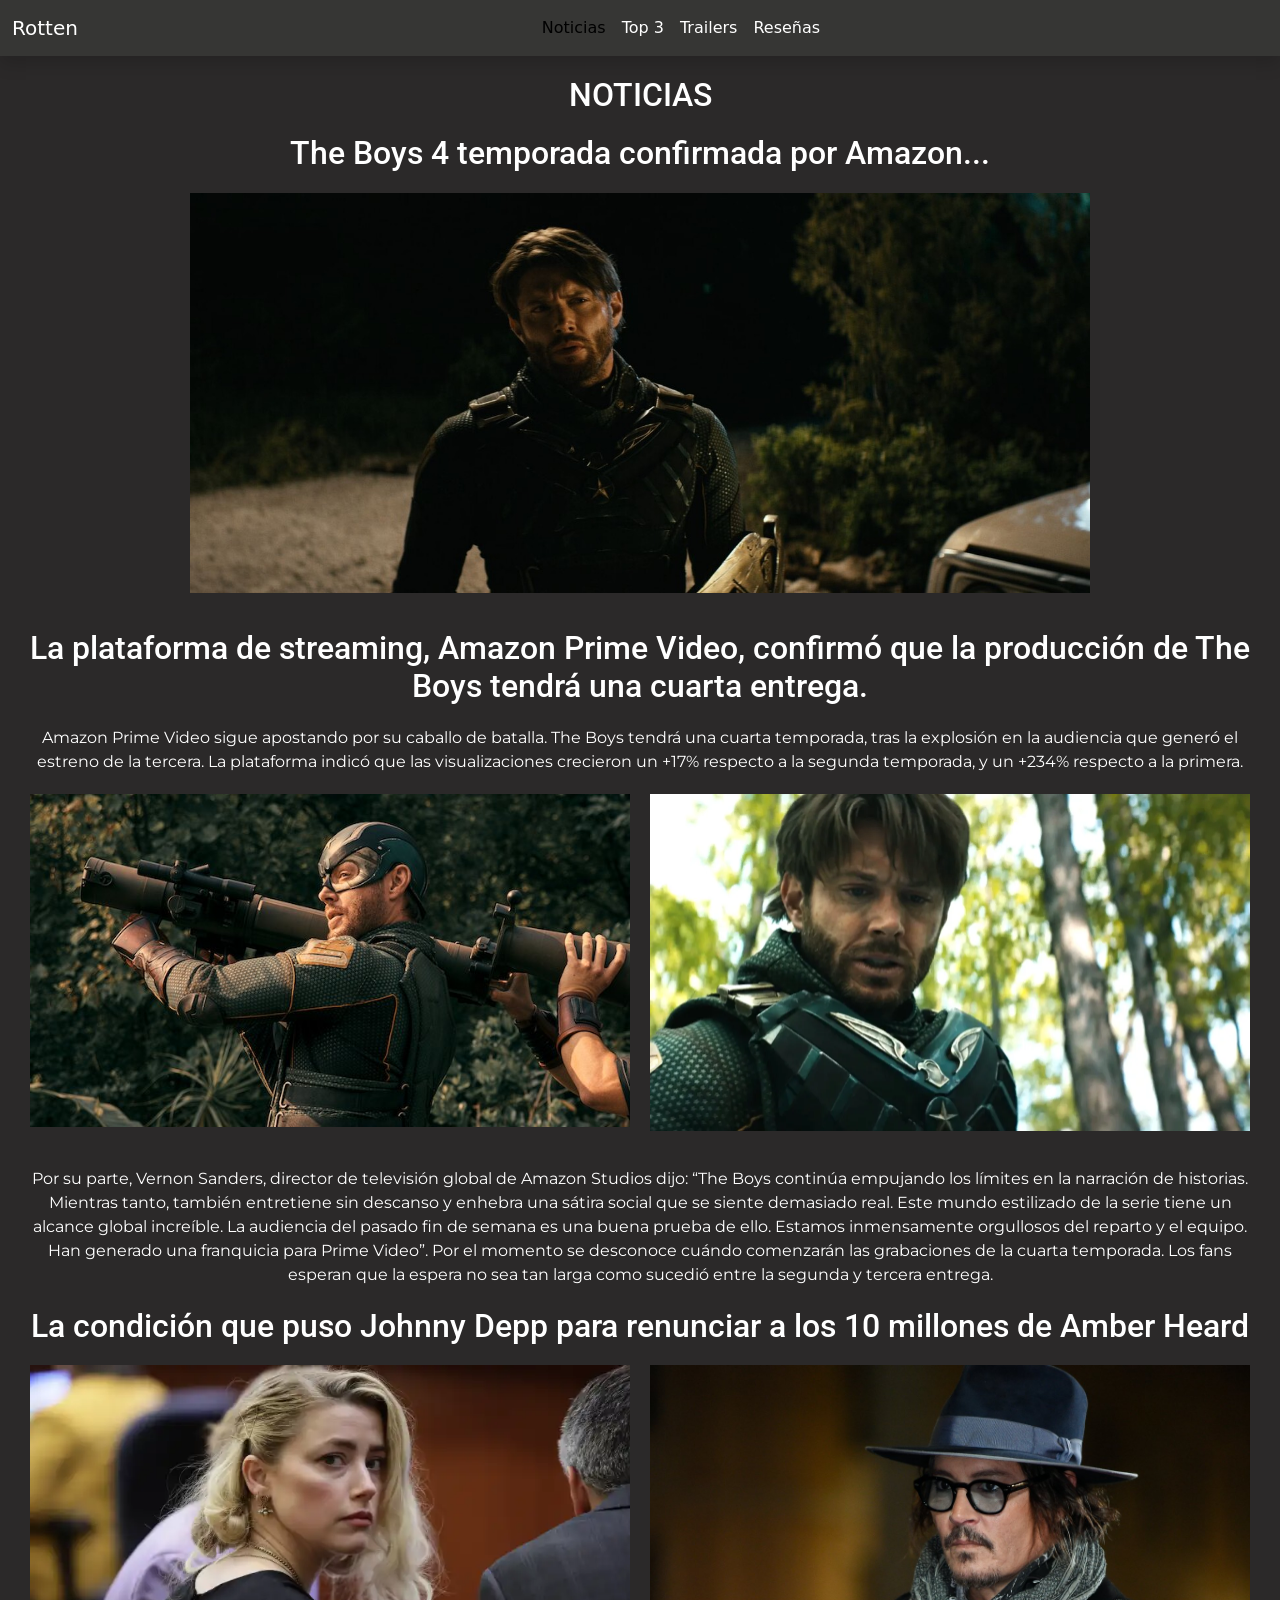
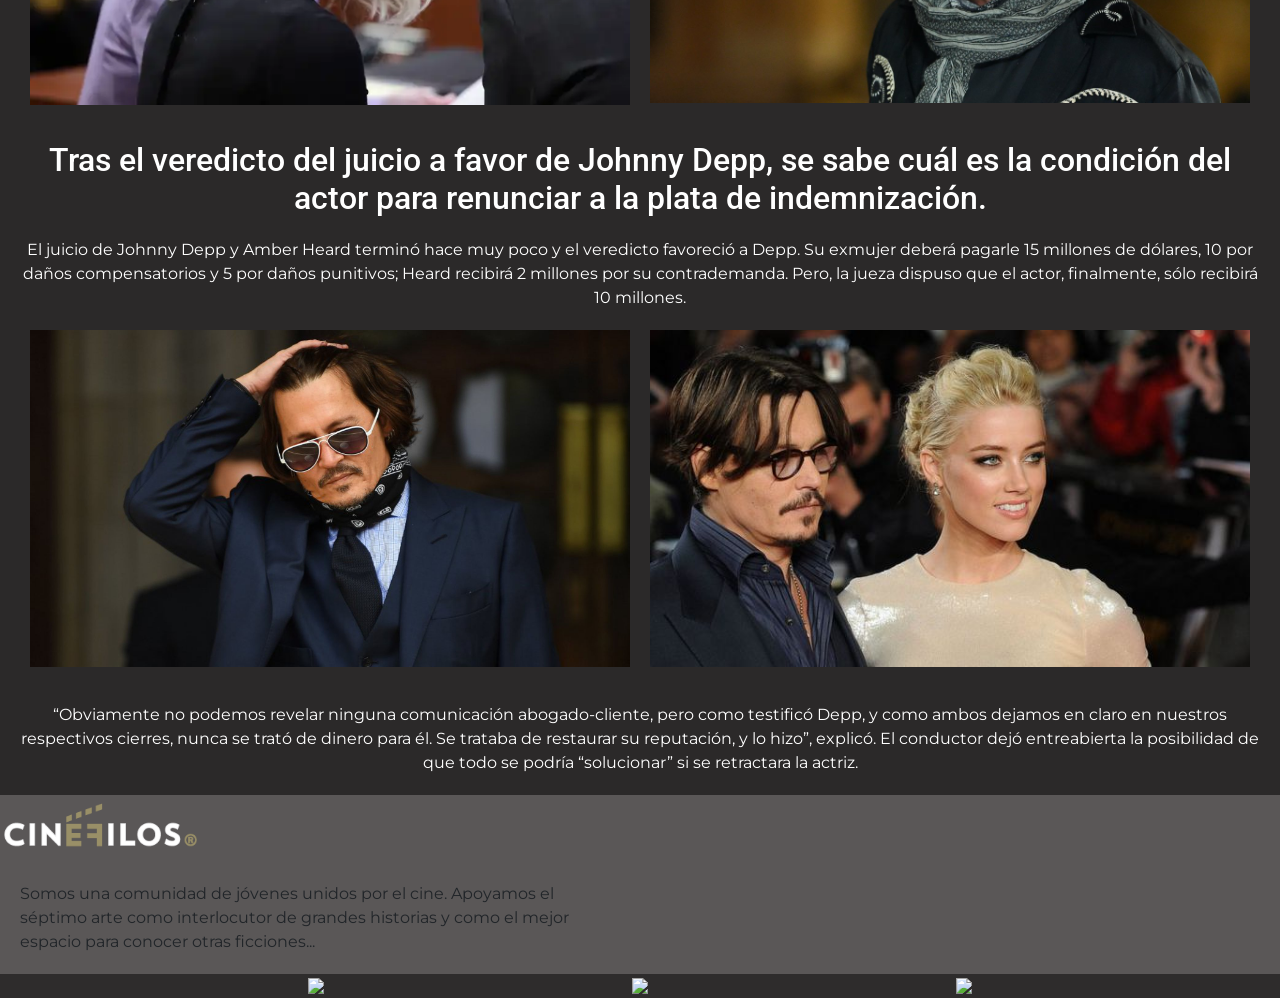
==== commit 0336e410: "cambios de animaciones y agregado de texto mas fotos" ====
--- a/secciones/noticias.html
+++ b/secciones/noticias.html
@@ -57,7 +57,9 @@
             <div>
                 <h2>The Boys 4 temporada confirmada por Amazon...</h2>
             </div>
-            <div><img src="../image/the-boys-1140x570.jpeg" alt=""></div>
+            <figure class="imagenTheboys">
+                <div><img src="../image/4temporada2,webp.jpeg" alt="the boys imagen"></div>
+            </figure>
             <div>
                 <h2>La plataforma de streaming, Amazon Prime Video, confirmó
                     que la producción de The Boys tendrá una cuarta entrega.</h2>
@@ -68,12 +70,18 @@
                 visualizaciones
                 crecieron un +17% respecto a la segunda
                 temporada, y un +234% respecto a la primera.</p>
-            <img src="../image/theboys 2.jpg" alt="">
+            <figure class="theboysNoticias">
+                <div>
+                    <img src="../image/soldierboy.webp" alt="poster theboys">
+                </div>
+                <div><img src="../image/the-boys-temporada-3.webp" alt=""></div>
+            </figure>
             <p>Por su parte, Vernon Sanders, director de televisión global de Amazon Studios dijo: “The Boys continúa
                 empujando los límites en la narración de historias. Mientras tanto, también entretiene sin descanso y
                 enhebra una sátira social que se siente demasiado real. Este mundo estilizado de la serie tiene un
                 alcance
-                global increíble. La audiencia del pasado fin de semana es una buena prueba de ello. Estamos
+                global increíble.
+                La audiencia del pasado fin de semana es una buena prueba de ello. Estamos
                 inmensamente
                 orgullosos del reparto y el equipo. Han generado una franquicia para Prime Video”.
                 Por el momento se desconoce cuándo comenzarán las grabaciones de la cuarta temporada. Los fans esperan
@@ -83,9 +91,14 @@
             <div>
                 <h2>La condición que puso Johnny Depp para renunciar a los 10 millones de Amber Heard</h2>
             </div>
-            <div>
-                <img src="../image/amber heard.jpg" alt="">
-            </div>
+            <figure class="johnyNoticias">
+                <div>
+                    <img src="../image/amber2.webp" alt="juicio amberheard">
+                </div>
+                <div>
+                    <img src="/image/johny.webp" alt="">
+                </div>
+            </figure>
             <div>
                 <h2>Tras el veredicto del juicio a favor de Johnny Depp, se sabe cuál es la condición del
                     actor para renunciar a la plata de indemnización.</h2>
@@ -95,7 +108,10 @@
                 recibirá 2
                 millones por su contrademanda. Pero, la jueza dispuso que el actor,
                 finalmente, sólo recibirá 10 millones.</p>
-            <img src="../image/johnny.jpg" alt="">
+            <figure class="johnny2Noticias">
+                <div><img src="/image/fumeta.webp" alt=""></div>
+                <div><img src="/image/casados.webp" alt=""></div>
+            </figure>
             <p>“Obviamente no podemos revelar ninguna comunicación abogado-cliente, pero como testificó Depp, y como
                 ambos
                 dejamos en claro en nuestros respectivos cierres, nunca se trató de dinero para él. Se trataba de
@@ -106,7 +122,7 @@
         </article>
         <footer>
             <div class="cinefilo">
-                <img src="../image/SIN-FONDO-1.png" alt="">
+                <img src="../image/SIN-FONDO-1.png" alt="footer imagen">
                 <p>Somos una comunidad de jóvenes unidos por el cine.
                     Apoyamos el séptimo arte como interlocutor de grandes historias
                     y como el mejor espacio para conocer otras ficciones...</p>
--- a/css/style.css
+++ b/css/style.css
@@ -31,15 +31,6 @@
     display: flex;
     flex-direction: row;
     justify-content: space-around; }
-  .estrenol {
-    background-color: rgba(0, 0, 0, 0.342);
-    color: white; }
-  .estrenot {
-    background-color: rgba(0, 0, 0, 0.342);
-    color: white; }
-  .estrenor {
-    background-color: rgba(0, 0, 0, 0.342);
-    color: white; }
   .grid img {
     width: 240px; }
   .image img {
@@ -59,9 +50,13 @@
     color: #363634; }
   header h1 {
     font-size: 3rem;
-    background-color: rgba(65, 59, 59, 0.514); }
+    background-color: rgba(65, 59, 59, 0.514); } }
+
+@media (max-width: 768px) and (min-width: 720px) {
   body img {
-    width: 90%; }
+    width: 90%; } }
+
+@media (max-width: 768px) {
   .TopSemanal img {
     width: 95%; }
   .formularioo {
@@ -73,15 +68,11 @@
   body {
     background-color: #2c292b; }
   body p {
-    color: #ccc6c6;
     font-size: 1rem;
     margin: 10px; }
   body h2 {
     color: white;
     margin: 20px; }
-  .notices img {
-    width: 400px;
-    height: 200px; }
   body img {
     margin: 10px; }
   footer img {
@@ -121,21 +112,46 @@
   body {
     background-color: #2c292b; }
   body p {
-    color: #ccc6c6;
     font-size: 1rem;
     margin: 10px; }
   body h2 {
     color: white;
     margin: 20px; }
   .estrenol {
-    background-color: rgba(0, 0, 0, 0.342);
-    color: white; }
+    color: white;
+    border-radius: 200px;
+    cursor: pointer; }
   .estrenot {
-    background-color: rgba(0, 0, 0, 0.342);
-    color: white; }
+    color: white;
+    border-radius: 200px;
+    cursor: pointer; }
   .estrenor {
-    background-color: rgba(0, 0, 0, 0.342);
-    color: white; }
+    color: white;
+    cursor: pointer; }
+  .estrenor h3 {
+    background-color: rgba(0, 0, 0, 0.123);
+    padding: 10px;
+    border-radius: 100px;
+    background-image: url(/image/re4banner3.webp);
+    background-repeat: no-repeat;
+    background-size: cover;
+    color: #e2dbe2; }
+  .estrenol h3 {
+    background-color: rgba(0, 0, 0, 0.123);
+    padding: 10px;
+    border-radius: 100px;
+    background-image: url(/image/buzzbanner2.webp);
+    background-repeat: no-repeat;
+    background-size: cover;
+    color: #e2dbe2; }
+  .estrenot h3 {
+    background-color: rgba(0, 0, 0, 0.123);
+    padding: 10px;
+    border-radius: 100px;
+    background-image: url(/image/thorbanner.webp);
+    background-repeat: no-repeat;
+    background-size: cover;
+    color: #e2dbe2; }
   .redes {
     background-color: #222522;
     display: flex;
@@ -169,9 +185,6 @@
 @media (min-width: 720px) {
   body img {
     width: 200px; }
-  .notices img {
-    width: 400px;
-    height: 200px; }
   .image img {
     width: 50px;
     border: outset; }
@@ -203,9 +216,6 @@
     width: 600px;
     height: 300px;
     margin: 10px; }
-  .notices img {
-    width: 700px;
-    height: 400px; }
   .DoctorImagenes img {
     width: 600px; }
   .aquaman2 img {
@@ -233,6 +243,147 @@
     align-items: center;
     font-family: 'Montserrat', sans-serif; }
 
+.dragon img {
+  width: 400px;
+  height: 200px; }
+
+.gohan img {
+  width: 400px;
+  height: 200px; }
+
+.dragon {
+  display: flex;
+  justify-content: space-around; }
+
+.gohan {
+  display: flex;
+  justify-content: space-around; }
+
+@media (min-width: 720px) {
+  .notices img {
+    width: 600px;
+    margin: 10px; } }
+
+@media (min-width: 720px) {
+  .imagenTheboys img {
+    margin: 10px 10px 10px 10px;
+    width: 900px;
+    height: 400px; } }
+
+.theboysNoticias {
+  display: flex; }
+
+.imagenTheboys {
+  display: flex; }
+
+.johnyNoticias {
+  display: flex; }
+
+.johnny2Noticias {
+  display: flex; }
+
+.trailerFigurita {
+  display: flex;
+  justify-content: center; }
+
+.trailerFigurita2 {
+  display: flex;
+  justify-content: center; }
+
+.trailerFigurita3 {
+  display: flex;
+  justify-content: center; }
+
+.trailerFigurita4 {
+  display: flex;
+  justify-content: center; }
+
+.trailerFigurita5 {
+  display: flex;
+  justify-content: center; }
+
+.trailersBody {
+  background-repeat: no-repeat;
+  background-size: cover;
+  background-position: center center; }
+
+@media (min-width: 720px) {
+  .trailerImagenes img {
+    width: 600px;
+    margin: 10px; } }
+
+.trailerImagenes h2 {
+  font-size: 1rem; }
+
+.trailerImagenes p {
+  color: white; }
+
+@media (max-width: 720px) {
+  .texto2 {
+    display: flex;
+    justify-content: center;
+    color: white;
+    text-align: center; } }
+
+@media only screen and (max-width: 720px) and (min-width: 0px) {
+  .ada {
+    display: none; } }
+
+@media only screen and (max-width: 720px) and (min-width: 0px) {
+  .buzz {
+    display: none; } }
+
+@media only screen and (max-width: 720px) and (min-width: 0px) {
+  .thor {
+    display: none; } }
+
+@media (max-width: 720px) {
+  .DoctorImagenes img {
+    width: 400px; }
+  .aquaman2 img {
+    width: 400px; }
+  .DoctorImagenes {
+    display: flex;
+    justify-content: center; }
+  .aquaman2 {
+    display: flex;
+    justify-content: center; }
+  .trailerImagenes h3 {
+    color: white; }
+  .trailerImagenes img {
+    width: 270px; }
+  .AquamanTexto2 {
+    display: flex;
+    justify-content: center;
+    color: white;
+    margin: 10px; }
+  .notices p {
+    color: white;
+    display: flex; }
+  .notices h2 {
+    color: white;
+    display: flex; }
+  .notices {
+    display: flex;
+    flex-direction: column; }
+  .notices img {
+    width: 300px; }
+  .theboysNoticias {
+    display: flex;
+    flex-direction: column;
+    align-items: center; }
+  .johnyNoticias {
+    display: flex;
+    flex-direction: column;
+    align-items: center; }
+  .johnny2Noticias {
+    display: flex;
+    flex-direction: column;
+    align-items: center; }
+  .imagenTheboys {
+    display: flex;
+    justify-content: center; } }
+
 @media (min-width: 720px) {
   .NoticiasMenu h2 {
     display: flex;
@@ -253,10 +404,10 @@
     margin: 30px;
     text-shadow: 4px 4px 4px black; }
   .notices h2 {
-    width: 750px;
     font-family: 'Montserrat', sans-serif;
     margin: 10px;
-    color: white; }
+    color: white;
+    text-align: center; }
   .Trailer h2 {
     font-family: 'Montserrat', sans-serif;
     margin: 20px;
@@ -264,7 +415,7 @@
   .TituloAquaman h2 {
     font-size: 2rem; }
   .MainTexto h2 {
-    font-size: 1rem; }
+    font-size: 2rem; }
   .maintop h2 {
     font-family: 'Roboto', sans-serif; }
   .MainNoticias h2 {
@@ -288,11 +439,11 @@
     font-family: 'Montserrat', sans-serif;
     line-height: 1.5rem; }
   .notices p {
-    width: 900px;
     font-family: 'Montserrat', sans-serif;
     line-height: 1.5rem;
     margin: 10px;
-    color: white; }
+    color: white;
+    text-align: center; }
   .Trailer p {
     width: 900px;
     font-family: 'Montserrat', sans-serif;
@@ -325,7 +476,8 @@
   .texto2 {
     display: flex;
     justify-content: center;
-    color: white; }
+    color: white;
+    text-align: center; }
   .TituloAquaman {
     display: flex;
     justify-content: center;
@@ -369,6 +521,17 @@
 @media only screen and (max-width: 768px) and (min-width: 0px) {
   .ImagenTexto {
     display: none; } }
+
+@media (max-width: 768px) {
+  .Trailer h3 {
+    font-size: 1rem;
+    border-style: solid;
+    border-color: #797575; }
+  .Trailer {
+    margin: 10px;
+    display: flex;
+    flex-direction: column;
+    align-items: center; } }
 
 @media (min-width: 720px) {
   .articulo {
@@ -389,9 +552,6 @@
     /* background-image: url(./image/fondo2.jpg); */
     background-color: #2b2929; }
   .thor {
-    position: absolute;
-    top: 490px;
-    left: 230px;
     background-color: rgba(0, 0, 0, 0.616);
     color: white;
     text-shadow: 4px 4px 4px black;
@@ -437,22 +597,34 @@
     display: flex;
     justify-content: center; }
   .Trailer {
-    margin: 10px;
-    display: flex;
-    flex-direction: column;
+    display: flex;
     align-items: center; }
   .estrenor {
-    border: outset;
     font-size: 0.5rem;
-    background-color: rgba(0, 0, 0, 0.39); }
+    display: flex;
+    justify-content: center; }
+  .texto3 {
+    font-family: 'Montserrat', sans-serif;
+    display: flex;
+    justify-content: center;
+    text-align: center; }
   .estrenol {
-    border: outset;
     font-size: 0.5rem;
-    background-color: rgba(0, 0, 0, 0.39); }
+    display: flex;
+    justify-content: center; }
+  .texto1 {
+    font-family: 'Montserrat', sans-serif;
+    display: flex;
+    justify-content: center;
+    text-align: center; }
   .estrenot {
-    border: outset;
     font-size: 0.5rem;
-    background-color: rgba(0, 0, 0, 0.39); }
+    display: flex;
+    justify-content: center; }
+  .texto2 {
+    font-family: 'Montserrat', sans-serif;
+    display: flex;
+    justify-content: center; }
   .contenedor {
     max-width: 120rem;
     margin: 0 auto; }
@@ -472,9 +644,8 @@
     justify-content: center; }
   .formularioo {
     margin: 100px; }
-  .Trailer iframe {
-    width: 100%;
-    height: 100%; } }
+  .Trailer img {
+    width: 600px; } }
 
 .dragon {
   display: flex;
@@ -590,6 +761,66 @@
   width: 270px;
   font-family: 'Montserrat', sans-serif; }
 
+.form-control {
+  background: transparent;
+  border: none;
+  border-bottom: solid 3px #2c98b3;
+  color: whitesmoke; }
+
+.formularioo {
+  border-radius: 2rem;
+  padding: 2rem;
+  color: whitesmoke;
+  margin-bottom: 1cm;
+  border: 10px solid #00fcfcc0;
+  font-size: 20px;
+  background: #222; }
+
+.formularioo Input:focus {
+  background-color: rgba(7, 236, 252, 0.233); }
+
+.form-select {
+  background-color: rgba(0, 238, 255, 0.486); }
+
+.topPelis img {
+  width: 700px;
+  height: auto; }
+
+.topPelis {
+  background-image: url(/image/netflix3.webp); }
+
+.topPelis {
+  display: flex;
+  justify-content: center;
+  background-repeat: no-repeat;
+  background-size: cover;
+  background-position-x: left left;
+  background-position-y: top;
+  padding: 200px; }
+
+.marginFigure h2 {
+  color: white;
+  padding: 20px; }
+
+.marginFigure p {
+  color: white; }
+
+.marginFigure {
+  text-align: center; }
+
+.textoTop {
+  background-color: rgba(0, 0, 0, 0.137);
+  padding: 50px; }
+
+.card {
+  background-color: rgba(0, 0, 0, 0.158);
+  color: white;
+  margin: 10px; }
+
+.nav-tabs .nav-link.active {
+  color: white;
+  background-color: rgba(0, 0, 0, 0.158); }
+
 * {
   margin: 0;
   padding: 0; }
